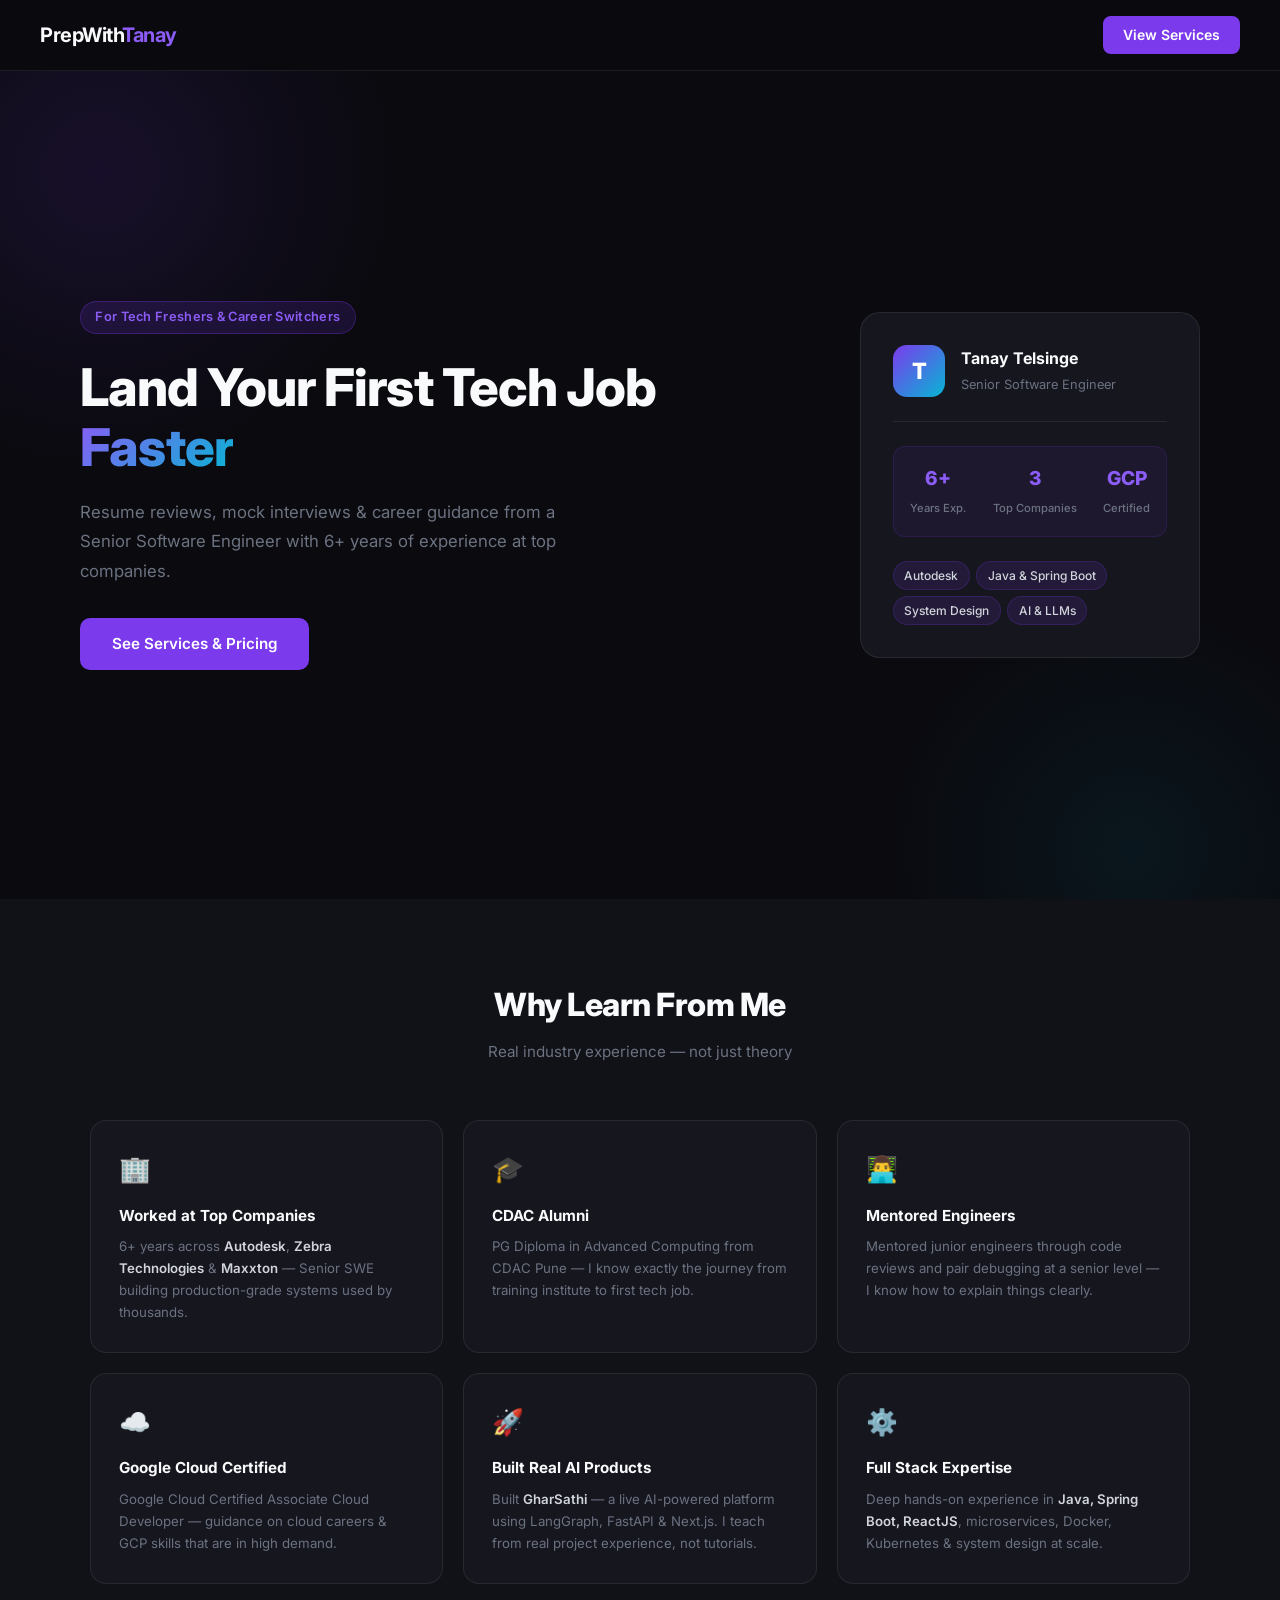
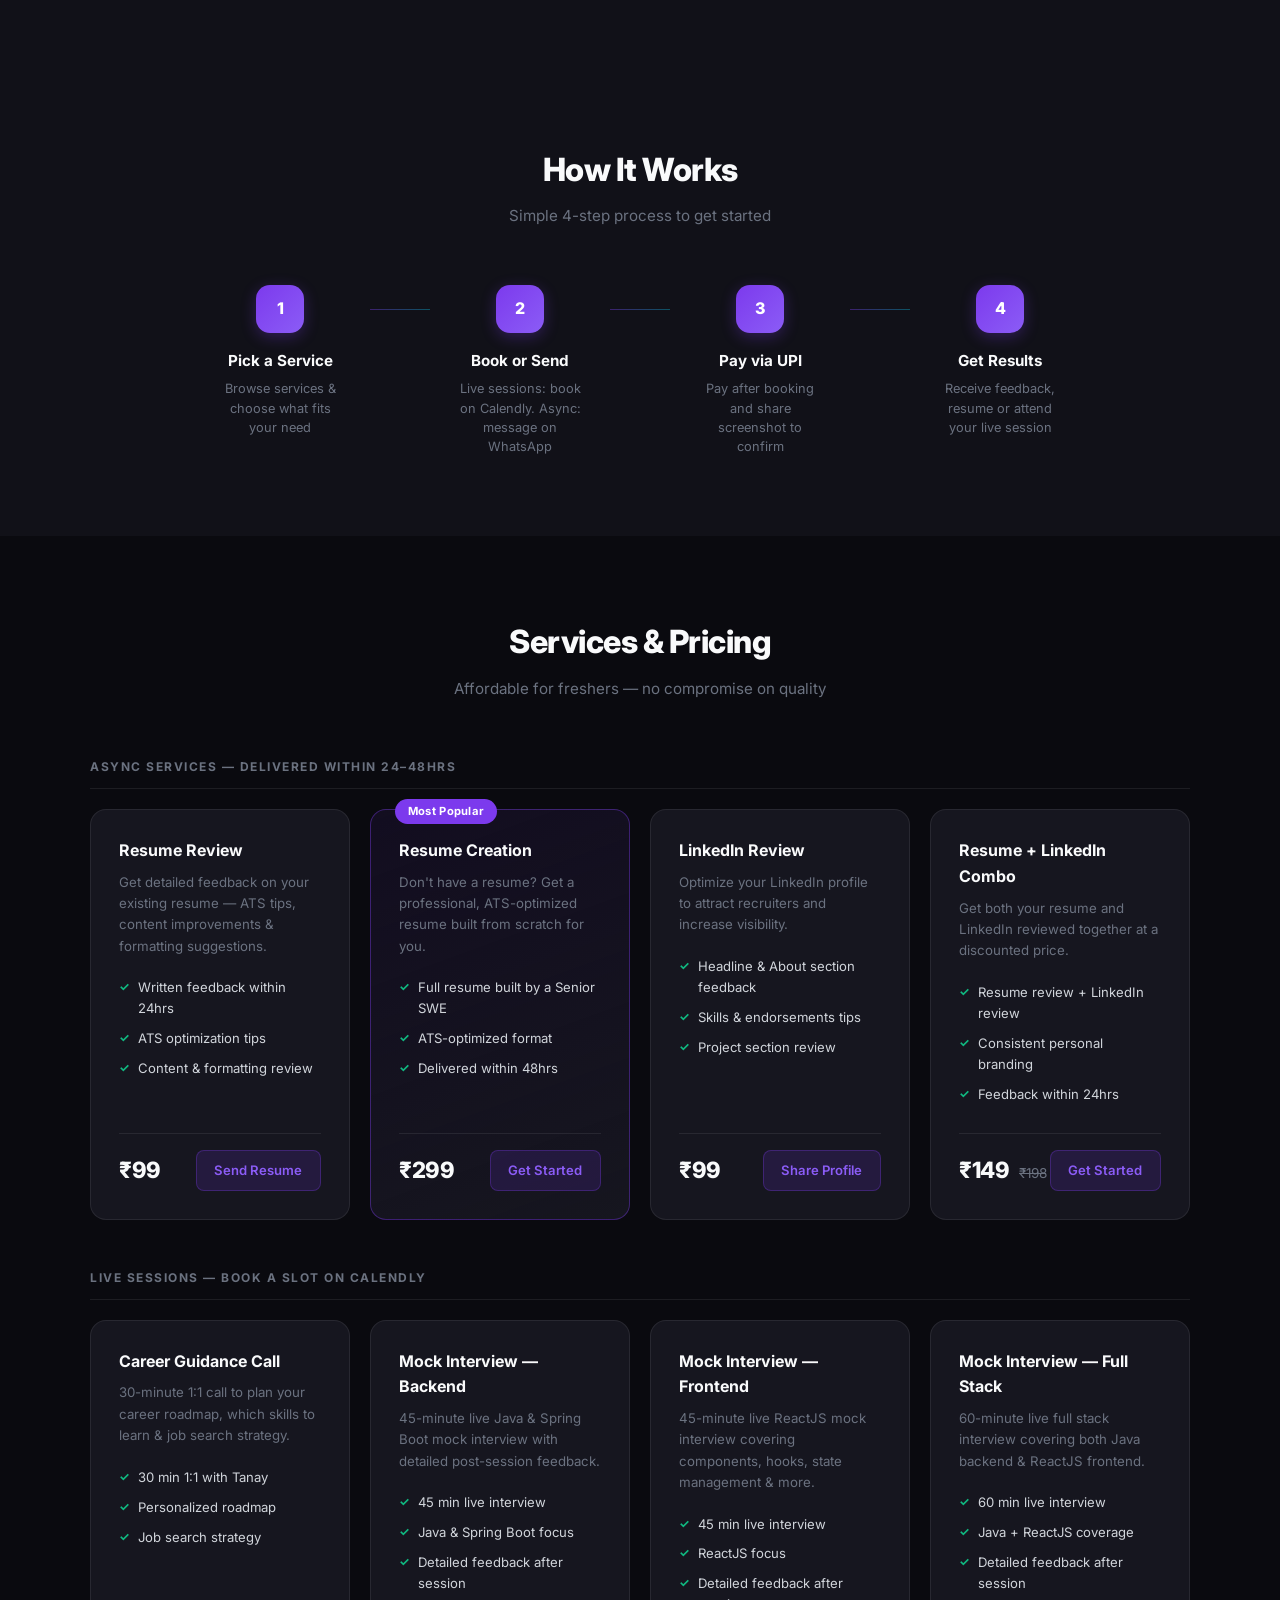
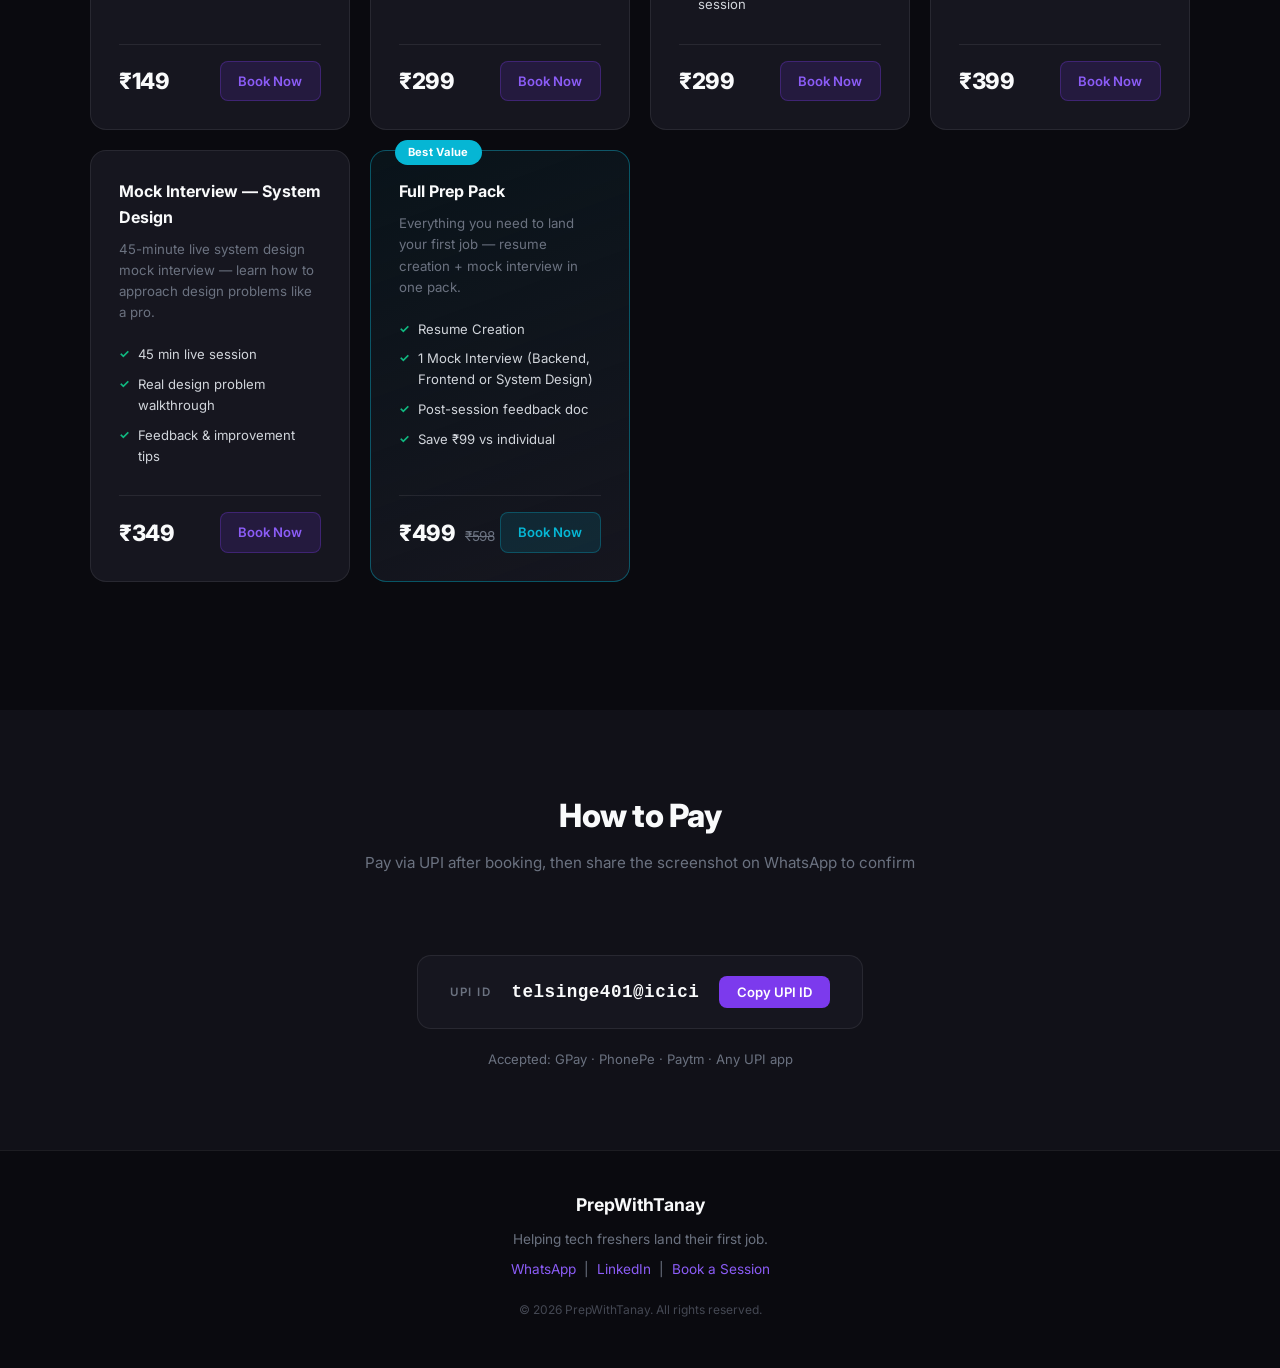
==== index.html @ 2f0e31fd "Initial commit: PrepWithTanay landing page" ====
<!DOCTYPE html>
<html lang="en">
<head>
  <meta charset="UTF-8" />
  <meta name="viewport" content="width=device-width, initial-scale=1.0" />
  <title>PrepWithTanay — Career Prep for Tech Freshers</title>
  <link rel="stylesheet" href="styles.css" />
</head>
<body>

  <!-- NAVBAR -->
  <nav>
    <div class="nav-brand">PrepWith<span>Tanay</span></div>
    <a href="#services" class="nav-cta">View Services</a>
  </nav>

  <!-- HERO -->
  <section class="hero">
    <div class="hero-content">
      <span class="badge">For Tech Freshers & Career Switchers</span>
      <h1>Land Your First Tech Job <span class="highlight">Faster</span></h1>
      <p>Resume reviews, mock interviews & career guidance from a Senior Software Engineer with 6+ years of experience at top companies.</p>
      <a href="#services" class="btn-primary">See Services & Pricing</a>
    </div>
    <div class="hero-card">
      <div class="mentor-info">
        <div class="mentor-avatar">T</div>
        <div>
          <strong>Tanay Telsinge</strong>
          <span>Senior Software Engineer</span>
        </div>
      </div>
      <div class="mentor-stats">
        <div class="stat">
          <strong>6+</strong>
          <span>Years Exp.</span>
        </div>
        <div class="stat">
          <strong>3</strong>
          <span>Top Companies</span>
        </div>
        <div class="stat">
          <strong>GCP</strong>
          <span>Certified</span>
        </div>
      </div>
      <div class="mentor-tags">
        <span class="tag">Autodesk</span>
        <span class="tag">Java & Spring Boot</span>
        <span class="tag">System Design</span>
        <span class="tag">AI & LLMs</span>
      </div>
    </div>
  </section>

  <!-- CREDIBILITY -->
  <section class="credibility">
    <div class="section-header">
      <h2>Why Learn From Me</h2>
      <p>Real industry experience — not just theory</p>
    </div>

    <div class="cred-grid">

      <div class="cred-card">
        <div class="cred-icon">🏢</div>
        <h3>Worked at Top Companies</h3>
        <p>6+ years across <strong>Autodesk</strong>, <strong>Zebra Technologies</strong> & <strong>Maxxton</strong> — Senior SWE building production-grade systems used by thousands.</p>
      </div>

      <div class="cred-card">
        <div class="cred-icon">🎓</div>
        <h3>CDAC Alumni</h3>
        <p>PG Diploma in Advanced Computing from CDAC Pune — I know exactly the journey from training institute to first tech job.</p>
      </div>

      <div class="cred-card">
        <div class="cred-icon">👨‍💻</div>
        <h3>Mentored Engineers</h3>
        <p>Mentored junior engineers through code reviews and pair debugging at a senior level — I know how to explain things clearly.</p>
      </div>

      <div class="cred-card">
        <div class="cred-icon">☁️</div>
        <h3>Google Cloud Certified</h3>
        <p>Google Cloud Certified Associate Cloud Developer — guidance on cloud careers & GCP skills that are in high demand.</p>
      </div>

      <div class="cred-card">
        <div class="cred-icon">🚀</div>
        <h3>Built Real AI Products</h3>
        <p>Built <strong>GharSathi</strong> — a live AI-powered platform using LangGraph, FastAPI & Next.js. I teach from real project experience, not tutorials.</p>
      </div>

      <div class="cred-card">
        <div class="cred-icon">⚙️</div>
        <h3>Full Stack Expertise</h3>
        <p>Deep hands-on experience in <strong>Java, Spring Boot, ReactJS</strong>, microservices, Docker, Kubernetes & system design at scale.</p>
      </div>

    </div>
  </section>

  <!-- HOW IT WORKS -->
  <section class="how-it-works">
    <div class="section-header">
      <h2>How It Works</h2>
      <p>Simple 4-step process to get started</p>
    </div>
    <div class="steps">
      <div class="step">
        <div class="step-num">1</div>
        <h3>Pick a Service</h3>
        <p>Browse services & choose what fits your need</p>
      </div>
      <div class="step-connector"></div>
      <div class="step">
        <div class="step-num">2</div>
        <h3>Book or Send</h3>
        <p>Live sessions: book on Calendly. Async: message on WhatsApp</p>
      </div>
      <div class="step-connector"></div>
      <div class="step">
        <div class="step-num">3</div>
        <h3>Pay via UPI</h3>
        <p>Pay after booking and share screenshot to confirm</p>
      </div>
      <div class="step-connector"></div>
      <div class="step">
        <div class="step-num">4</div>
        <h3>Get Results</h3>
        <p>Receive feedback, resume or attend your live session</p>
      </div>
    </div>
  </section>

  <!-- SERVICES -->
  <section class="services" id="services">
    <div class="section-header">
      <h2>Services & Pricing</h2>
      <p>Affordable for freshers — no compromise on quality</p>
    </div>

    <div class="service-category">
      <div class="category-label">Async Services — Delivered within 24–48hrs</div>
      <div class="services-grid">

      <!-- Resume Review -->
      <div class="service-card">
        <h3>Resume Review</h3>
        <p>Get detailed feedback on your existing resume — ATS tips, content improvements & formatting suggestions.</p>
        <ul>
          <li>Written feedback within 24hrs</li>
          <li>ATS optimization tips</li>
          <li>Content & formatting review</li>
        </ul>
        <div class="service-footer">
          <div class="price">₹99</div>
          <a href="https://wa.me/918208523051?text=Hi%20Tanay%2C%20I%20want%20to%20get%20my%20Resume%20Reviewed%20(₹99)" class="btn-book">Send Resume</a>
        </div>
      </div>

      <!-- Resume Creation -->
      <div class="service-card popular">
        <div class="popular-badge">Most Popular</div>
        <h3>Resume Creation</h3>
        <p>Don't have a resume? Get a professional, ATS-optimized resume built from scratch for you.</p>
        <ul>
          <li>Full resume built by a Senior SWE</li>
          <li>ATS-optimized format</li>
          <li>Delivered within 48hrs</li>
        </ul>
        <div class="service-footer">
          <div class="price">₹299</div>
          <a href="https://wa.me/918208523051?text=Hi%20Tanay%2C%20I%20want%20Resume%20Creation%20(₹299)" class="btn-book">Get Started</a>
        </div>
      </div>

      <!-- LinkedIn Review -->
      <div class="service-card">
        <h3>LinkedIn Review</h3>
        <p>Optimize your LinkedIn profile to attract recruiters and increase visibility.</p>
        <ul>
          <li>Headline & About section feedback</li>
          <li>Skills & endorsements tips</li>
          <li>Project section review</li>
        </ul>
        <div class="service-footer">
          <div class="price">₹99</div>
          <a href="https://wa.me/918208523051?text=Hi%20Tanay%2C%20I%20want%20my%20LinkedIn%20Reviewed%20(₹99)" class="btn-book">Share Profile</a>
        </div>
      </div>

      <!-- Resume + LinkedIn Combo -->
      <div class="service-card">
        <h3>Resume + LinkedIn Combo</h3>
        <p>Get both your resume and LinkedIn reviewed together at a discounted price.</p>
        <ul>
          <li>Resume review + LinkedIn review</li>
          <li>Consistent personal branding</li>
          <li>Feedback within 24hrs</li>
        </ul>
        <div class="service-footer">
          <div class="price">₹149 <span class="original">₹198</span></div>
          <a href="https://wa.me/918208523051?text=Hi%20Tanay%2C%20I%20want%20the%20Resume%20%2B%20LinkedIn%20Combo%20(₹149)" class="btn-book">Get Started</a>
        </div>
      </div>

      </div>
    </div>

    <div class="service-category">
      <div class="category-label">Live Sessions — Book a slot on Calendly</div>
      <div class="services-grid">

      <!-- Career Guidance Call -->
      <div class="service-card">
        <h3>Career Guidance Call</h3>
        <p>30-minute 1:1 call to plan your career roadmap, which skills to learn & job search strategy.</p>
        <ul>
          <li>30 min 1:1 with Tanay</li>
          <li>Personalized roadmap</li>
          <li>Job search strategy</li>
        </ul>
        <div class="service-footer">
          <div class="price">₹149</div>
          <a href="https://calendly.com/tanaytelsinge" target="_blank" class="btn-book">Book Now</a>
        </div>
      </div>

      <!-- Mock Interview Backend -->
      <div class="service-card">
        <h3>Mock Interview — Backend</h3>
        <p>45-minute live Java & Spring Boot mock interview with detailed post-session feedback.</p>
        <ul>
          <li>45 min live interview</li>
          <li>Java & Spring Boot focus</li>
          <li>Detailed feedback after session</li>
        </ul>
        <div class="service-footer">
          <div class="price">₹299</div>
          <a href="https://calendly.com/tanaytelsinge" target="_blank" class="btn-book">Book Now</a>
        </div>
      </div>

      <!-- Mock Interview Frontend -->
      <div class="service-card">
        <h3>Mock Interview — Frontend</h3>
        <p>45-minute live ReactJS mock interview covering components, hooks, state management & more.</p>
        <ul>
          <li>45 min live interview</li>
          <li>ReactJS focus</li>
          <li>Detailed feedback after session</li>
        </ul>
        <div class="service-footer">
          <div class="price">₹299</div>
          <a href="https://calendly.com/tanaytelsinge" target="_blank" class="btn-book">Book Now</a>
        </div>
      </div>

      <!-- Mock Interview Full Stack -->
      <div class="service-card">
        <h3>Mock Interview — Full Stack</h3>
        <p>60-minute live full stack interview covering both Java backend & ReactJS frontend.</p>
        <ul>
          <li>60 min live interview</li>
          <li>Java + ReactJS coverage</li>
          <li>Detailed feedback after session</li>
        </ul>
        <div class="service-footer">
          <div class="price">₹399</div>
          <a href="https://calendly.com/tanaytelsinge" target="_blank" class="btn-book">Book Now</a>
        </div>
      </div>

      <!-- Mock Interview System Design -->
      <div class="service-card">
        <h3>Mock Interview — System Design</h3>
        <p>45-minute live system design mock interview — learn how to approach design problems like a pro.</p>
        <ul>
          <li>45 min live session</li>
          <li>Real design problem walkthrough</li>
          <li>Feedback & improvement tips</li>
        </ul>
        <div class="service-footer">
          <div class="price">₹349</div>
          <a href="https://calendly.com/tanaytelsinge" target="_blank" class="btn-book">Book Now</a>
        </div>
      </div>

      <!-- Full Prep Pack -->
      <div class="service-card featured">
        <div class="featured-badge">Best Value</div>
        <h3>Full Prep Pack</h3>
        <p>Everything you need to land your first job — resume creation + mock interview in one pack.</p>
        <ul>
          <li>Resume Creation</li>
          <li>1 Mock Interview (Backend, Frontend or System Design)</li>
          <li>Post-session feedback doc</li>
          <li>Save ₹99 vs individual</li>
        </ul>
        <div class="service-footer">
          <div class="price">₹499 <span class="original">₹598</span></div>
          <a href="https://calendly.com/tanaytelsinge" target="_blank" class="btn-book">Book Now</a>
        </div>
      </div>

      </div>
    </div>

  </section>

  <!-- PAYMENT -->
  <section class="payment">
    <div class="section-header">
      <h2>How to Pay</h2>
      <p>Pay via UPI after booking, then share the screenshot on WhatsApp to confirm</p>
    </div>
    <div class="upi-box">
      <div class="upi-label">UPI ID</div>
      <div class="upi-id" id="upiId">telsinge401@icici</div>
      <button class="btn-copy" onclick="copyUPI()">Copy UPI ID</button>
    </div>
    <p class="payment-note">Accepted: GPay · PhonePe · Paytm · Any UPI app</p>
  </section>

  <!-- FOOTER -->
  <footer>
    <div class="footer-brand">PrepWithTanay</div>
    <p>Helping tech freshers land their first job.</p>
    <p>
      <a href="https://wa.me/918208523051" target="_blank">WhatsApp</a> &nbsp;|&nbsp;
      <a href="https://linkedin.com/in/tanay-telsinge" target="_blank">LinkedIn</a> &nbsp;|&nbsp;
      <a href="https://calendly.com/tanaytelsinge" target="_blank">Book a Session</a>
    </p>
    <p class="footer-copy">© 2026 PrepWithTanay. All rights reserved.</p>
  </footer>

  <script src="script.js"></script>
</body>
</html>
---- styles.css ----
/* ===== RESET & BASE ===== */
@import url('https://fonts.googleapis.com/css2?family=Inter:wght@400;500;600;700;800&display=swap');

* {
  margin: 0;
  padding: 0;
  box-sizing: border-box;
}

:root {
  --primary: #7c3aed;
  --primary-light: #8b5cf6;
  --primary-dark: #6d28d9;
  --accent: #06b6d4;
  --dark: #0a0a0f;
  --dark2: #111118;
  --card-bg: #16161f;
  --border: rgba(255, 255, 255, 0.08);
  --border-hover: rgba(124, 58, 237, 0.5);
  --text: #d1d5db;
  --text-muted: #6b7280;
  --white: #f9fafb;
  --success: #10b981;
  --tag-bg: rgba(124, 58, 237, 0.12);
}

html { scroll-behavior: smooth; }

body {
  font-family: 'Inter', 'Segoe UI', sans-serif;
  background-color: var(--dark);
  color: var(--text);
  line-height: 1.6;
  -webkit-font-smoothing: antialiased;
}

/* ===== NAVBAR ===== */
nav {
  display: flex;
  justify-content: space-between;
  align-items: center;
  padding: 1rem 2.5rem;
  background: rgba(10, 10, 15, 0.9);
  backdrop-filter: blur(20px);
  position: sticky;
  top: 0;
  z-index: 100;
  border-bottom: 1px solid var(--border);
}

.nav-brand {
  font-size: 1.25rem;
  font-weight: 700;
  color: var(--white);
  letter-spacing: -0.5px;
}

.nav-brand span {
  color: var(--primary-light);
}

.nav-cta {
  background: var(--primary);
  color: white;
  padding: 0.5rem 1.25rem;
  border-radius: 8px;
  text-decoration: none;
  font-size: 0.875rem;
  font-weight: 600;
  transition: background 0.2s, transform 0.2s;
}

.nav-cta:hover {
  background: var(--primary-dark);
  transform: translateY(-1px);
}

/* ===== HERO ===== */
.hero {
  display: flex;
  align-items: center;
  justify-content: space-between;
  gap: 4rem;
  padding: 6rem 5rem;
  background: var(--dark);
  min-height: 92vh;
  position: relative;
  overflow: hidden;
}

.hero::before {
  content: '';
  position: absolute;
  top: -200px;
  left: -200px;
  width: 600px;
  height: 600px;
  background: radial-gradient(circle, rgba(124, 58, 237, 0.12) 0%, transparent 70%);
  pointer-events: none;
}

.hero::after {
  content: '';
  position: absolute;
  bottom: -200px;
  right: -100px;
  width: 500px;
  height: 500px;
  background: radial-gradient(circle, rgba(6, 182, 212, 0.07) 0%, transparent 70%);
  pointer-events: none;
}

.hero-content {
  flex: 1;
  max-width: 580px;
  position: relative;
  z-index: 1;
}

.badge {
  display: inline-flex;
  align-items: center;
  gap: 0.4rem;
  background: rgba(124, 58, 237, 0.15);
  color: var(--primary-light);
  border: 1px solid rgba(124, 58, 237, 0.3);
  padding: 0.35rem 0.9rem;
  border-radius: 100px;
  font-size: 0.8rem;
  font-weight: 600;
  margin-bottom: 1.5rem;
  letter-spacing: 0.3px;
}

.hero h1 {
  font-size: 3.25rem;
  font-weight: 800;
  line-height: 1.15;
  color: var(--white);
  margin-bottom: 1.25rem;
  letter-spacing: -1px;
}

.highlight {
  background: linear-gradient(135deg, var(--primary-light), var(--accent));
  -webkit-background-clip: text;
  -webkit-text-fill-color: transparent;
  background-clip: text;
}

.hero p {
  font-size: 1.05rem;
  color: var(--text-muted);
  margin-bottom: 2rem;
  line-height: 1.75;
  max-width: 480px;
}

.btn-primary {
  display: inline-flex;
  align-items: center;
  gap: 0.5rem;
  background: var(--primary);
  color: white;
  padding: 0.875rem 2rem;
  border-radius: 10px;
  text-decoration: none;
  font-size: 0.95rem;
  font-weight: 600;
  transition: all 0.2s;
  box-shadow: 0 0 0 0 rgba(124, 58, 237, 0.4);
}

.btn-primary:hover {
  background: var(--primary-dark);
  transform: translateY(-2px);
  box-shadow: 0 8px 30px rgba(124, 58, 237, 0.35);
}

/* Hero Card */
.hero-card {
  background: var(--card-bg);
  border: 1px solid var(--border);
  border-radius: 20px;
  padding: 2rem;
  min-width: 300px;
  max-width: 340px;
  position: relative;
  z-index: 1;
}

.mentor-info {
  display: flex;
  align-items: center;
  gap: 1rem;
  margin-bottom: 1.5rem;
  padding-bottom: 1.5rem;
  border-bottom: 1px solid var(--border);
}

.mentor-avatar {
  width: 52px;
  height: 52px;
  background: linear-gradient(135deg, var(--primary), var(--accent));
  border-radius: 14px;
  display: flex;
  align-items: center;
  justify-content: center;
  font-size: 1.4rem;
  font-weight: 800;
  color: white;
  flex-shrink: 0;
}

.mentor-info strong {
  display: block;
  font-size: 1rem;
  font-weight: 700;
  color: var(--white);
}

.mentor-info span {
  font-size: 0.8rem;
  color: var(--text-muted);
  margin-top: 2px;
}

.mentor-stats {
  display: flex;
  justify-content: space-between;
  margin-bottom: 1.5rem;
  padding: 1rem;
  background: rgba(124, 58, 237, 0.08);
  border-radius: 12px;
  border: 1px solid rgba(124, 58, 237, 0.15);
}

.stat { text-align: center; }

.stat strong {
  display: block;
  font-size: 1.2rem;
  color: var(--primary-light);
  font-weight: 800;
}

.stat span {
  font-size: 0.7rem;
  color: var(--text-muted);
  font-weight: 500;
}

.mentor-tags {
  display: flex;
  flex-wrap: wrap;
  gap: 0.4rem;
}

.tag {
  background: var(--tag-bg);
  border: 1px solid rgba(124, 58, 237, 0.2);
  color: var(--text);
  padding: 0.25rem 0.65rem;
  border-radius: 100px;
  font-size: 0.75rem;
  font-weight: 500;
}

/* ===== SECTION HEADER ===== */
.section-header {
  text-align: center;
  margin-bottom: 3.5rem;
}

.section-header h2 {
  font-size: 2rem;
  font-weight: 800;
  color: var(--white);
  letter-spacing: -0.5px;
  margin-bottom: 0.6rem;
}

.section-header p {
  color: var(--text-muted);
  font-size: 0.95rem;
}

/* ===== CREDIBILITY ===== */
.credibility {
  padding: 5rem 5rem;
  background: var(--dark2);
}

.cred-grid {
  display: grid;
  grid-template-columns: repeat(auto-fill, minmax(300px, 1fr));
  gap: 1.25rem;
  max-width: 1100px;
  margin: 0 auto;
}

.cred-card {
  background: var(--card-bg);
  border: 1px solid var(--border);
  border-radius: 16px;
  padding: 1.75rem;
  transition: transform 0.2s, border-color 0.2s;
}

.cred-card:hover {
  transform: translateY(-3px);
  border-color: var(--border-hover);
}

.cred-icon {
  font-size: 1.6rem;
  margin-bottom: 0.85rem;
}

.cred-card h3 {
  font-size: 0.95rem;
  font-weight: 700;
  color: var(--white);
  margin-bottom: 0.5rem;
}

.cred-card p {
  font-size: 0.83rem;
  color: var(--text-muted);
  line-height: 1.65;
}

.cred-card p strong {
  color: var(--text);
  font-weight: 600;
}

/* ===== HOW IT WORKS ===== */
.how-it-works {
  padding: 5rem 5rem;
  background: var(--dark2);
}

.steps {
  display: flex;
  align-items: flex-start;
  justify-content: center;
  gap: 0;
  max-width: 900px;
  margin: 0 auto;
}

.step {
  flex: 1;
  text-align: center;
  padding: 0 1.5rem;
  position: relative;
}

.step-num {
  width: 48px;
  height: 48px;
  background: linear-gradient(135deg, var(--primary), var(--primary-light));
  border-radius: 14px;
  display: flex;
  align-items: center;
  justify-content: center;
  font-size: 1rem;
  font-weight: 800;
  color: white;
  margin: 0 auto 1rem;
  box-shadow: 0 4px 15px rgba(124, 58, 237, 0.3);
}

.step h3 {
  font-size: 0.95rem;
  font-weight: 700;
  color: var(--white);
  margin-bottom: 0.4rem;
}

.step p {
  font-size: 0.8rem;
  color: var(--text-muted);
  line-height: 1.5;
}

.step-connector {
  flex-shrink: 0;
  width: 60px;
  height: 1px;
  background: linear-gradient(90deg, var(--primary), var(--accent));
  margin-top: 24px;
  opacity: 0.4;
}

/* ===== SERVICES ===== */
.services {
  padding: 5rem 5rem;
  background: var(--dark);
}

.service-category {
  margin-bottom: 3rem;
}

.category-label {
  font-size: 0.75rem;
  font-weight: 700;
  text-transform: uppercase;
  letter-spacing: 1.5px;
  color: var(--text-muted);
  margin-bottom: 1.25rem;
  padding-bottom: 0.75rem;
  border-bottom: 1px solid var(--border);
  max-width: 1100px;
  margin-left: auto;
  margin-right: auto;
}

.services-grid {
  display: grid;
  grid-template-columns: repeat(auto-fill, minmax(260px, 1fr));
  gap: 1.25rem;
  max-width: 1100px;
  margin: 0 auto;
}

.service-card {
  background: var(--card-bg);
  border: 1px solid var(--border);
  border-radius: 16px;
  padding: 1.75rem;
  display: flex;
  flex-direction: column;
  position: relative;
  transition: transform 0.2s, border-color 0.2s, box-shadow 0.2s;
}

.service-card:hover {
  transform: translateY(-3px);
  border-color: var(--border-hover);
  box-shadow: 0 8px 30px rgba(124, 58, 237, 0.1);
}

.service-card.popular {
  border-color: rgba(124, 58, 237, 0.4);
  background: linear-gradient(160deg, rgba(124, 58, 237, 0.08), var(--card-bg));
}

.service-card.featured {
  border-color: rgba(6, 182, 212, 0.4);
  background: linear-gradient(160deg, rgba(6, 182, 212, 0.06), var(--card-bg));
}

.popular-badge,
.featured-badge {
  position: absolute;
  top: -11px;
  left: 1.5rem;
  padding: 0.2rem 0.8rem;
  border-radius: 100px;
  font-size: 0.7rem;
  font-weight: 700;
  letter-spacing: 0.3px;
}

.popular-badge {
  background: var(--primary);
  color: white;
}

.featured-badge {
  background: var(--accent);
  color: white;
}

.service-card h3 {
  font-size: 1rem;
  font-weight: 700;
  color: var(--white);
  margin-bottom: 0.5rem;
}

.service-card p {
  font-size: 0.83rem;
  color: var(--text-muted);
  margin-bottom: 1rem;
  line-height: 1.6;
}

.service-card ul {
  list-style: none;
  margin-bottom: 1.5rem;
  flex: 1;
}

.service-card ul li {
  font-size: 0.82rem;
  color: var(--text);
  padding: 0.28rem 0;
  padding-left: 1.2rem;
  position: relative;
}

.service-card ul li::before {
  content: '✓';
  position: absolute;
  left: 0;
  color: var(--success);
  font-weight: 700;
  font-size: 0.75rem;
}

.service-footer {
  display: flex;
  align-items: center;
  justify-content: space-between;
  margin-top: auto;
  padding-top: 1rem;
  border-top: 1px solid var(--border);
}

.price {
  font-size: 1.4rem;
  font-weight: 800;
  color: var(--white);
  letter-spacing: -0.5px;
}

.original {
  font-size: 0.85rem;
  color: var(--text-muted);
  text-decoration: line-through;
  font-weight: 400;
  margin-left: 0.35rem;
}

.btn-book {
  background: rgba(124, 58, 237, 0.15);
  color: var(--primary-light);
  border: 1px solid rgba(124, 58, 237, 0.3);
  padding: 0.55rem 1.1rem;
  border-radius: 8px;
  text-decoration: none;
  font-size: 0.82rem;
  font-weight: 600;
  transition: all 0.2s;
  white-space: nowrap;
}

.btn-book:hover {
  background: var(--primary);
  color: white;
  border-color: var(--primary);
}

.service-card.featured .btn-book {
  background: rgba(6, 182, 212, 0.12);
  color: var(--accent);
  border-color: rgba(6, 182, 212, 0.3);
}

.service-card.featured .btn-book:hover {
  background: var(--accent);
  color: white;
  border-color: var(--accent);
}

/* ===== PAYMENT ===== */
.payment {
  padding: 5rem 5rem;
  background: var(--dark2);
  text-align: center;
}

.upi-box {
  display: inline-flex;
  align-items: center;
  gap: 1.25rem;
  background: var(--card-bg);
  border: 1px solid var(--border);
  border-radius: 14px;
  padding: 1.25rem 2rem;
  margin: 1.5rem 0 0.75rem;
  flex-wrap: wrap;
  justify-content: center;
}

.upi-label {
  font-size: 0.72rem;
  color: var(--text-muted);
  font-weight: 600;
  text-transform: uppercase;
  letter-spacing: 1.5px;
}

.upi-id {
  font-size: 1.1rem;
  font-weight: 700;
  color: var(--white);
  font-family: 'SF Mono', 'Fira Code', monospace;
  letter-spacing: 0.5px;
}

.btn-copy {
  background: var(--primary);
  color: white;
  border: none;
  padding: 0.5rem 1.1rem;
  border-radius: 8px;
  font-size: 0.82rem;
  font-weight: 600;
  cursor: pointer;
  transition: background 0.2s;
  font-family: 'Inter', sans-serif;
}

.btn-copy:hover { background: var(--primary-dark); }

.payment-note {
  color: var(--text-muted);
  font-size: 0.82rem;
  margin-top: 0.5rem;
}

/* ===== FOOTER ===== */
footer {
  background: var(--dark);
  padding: 2.5rem 5rem;
  text-align: center;
  border-top: 1px solid var(--border);
}

.footer-brand {
  font-size: 1.1rem;
  font-weight: 700;
  color: var(--white);
  margin-bottom: 0.6rem;
}

footer p {
  color: var(--text-muted);
  font-size: 0.85rem;
  margin-bottom: 0.5rem;
}

footer a {
  color: var(--primary-light);
  text-decoration: none;
  transition: color 0.2s;
}

footer a:hover { color: var(--white); }

.footer-copy {
  margin-top: 1.25rem;
  font-size: 0.75rem;
  color: rgba(107, 114, 128, 0.6);
}

/* ===== RESPONSIVE ===== */
@media (max-width: 960px) {
  .hero {
    flex-direction: column;
    padding: 4rem 2rem;
    text-align: center;
    min-height: auto;
    gap: 2.5rem;
  }

  .hero h1 { font-size: 2.4rem; }
  .hero p { margin: 0 auto 2rem; }

  .hero-card {
    width: 100%;
    max-width: 380px;
    margin: 0 auto;
  }

  .how-it-works,
  .services,
  .payment,
  footer { padding: 3.5rem 2rem; }

  .steps {
    flex-direction: column;
    align-items: center;
    gap: 1rem;
  }

  .step { max-width: 280px; }
  .step-connector { display: none; }
}

@media (max-width: 500px) {
  .hero h1 { font-size: 2rem; }
  .services-grid { grid-template-columns: 1fr; }
  .upi-box { flex-direction: column; }
}
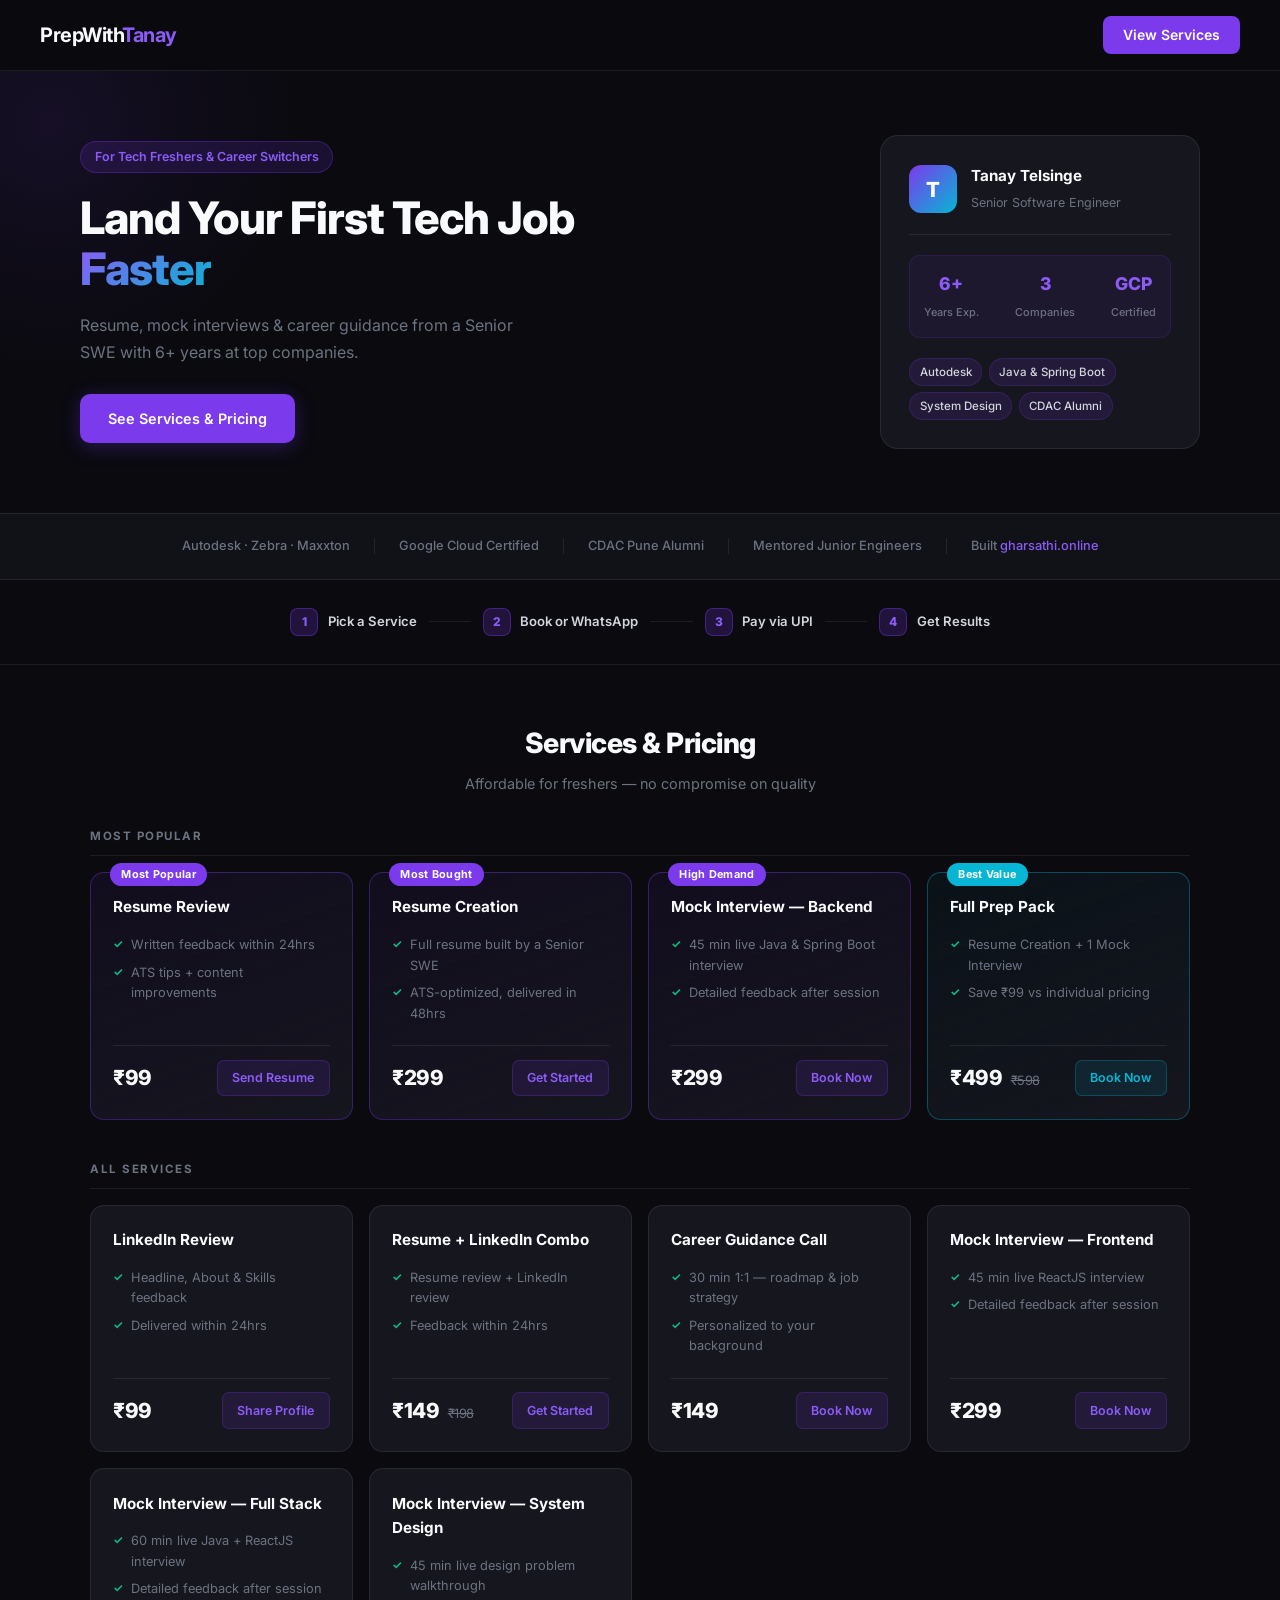
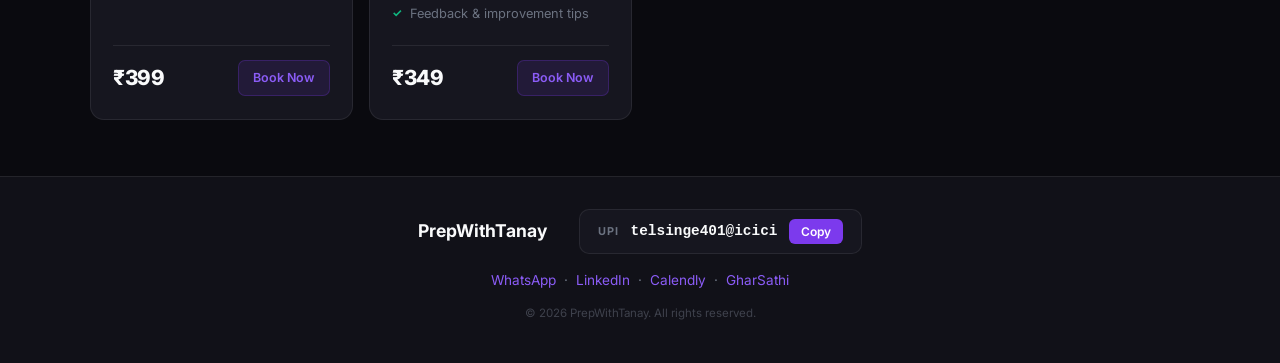
==== commit e1e17410: "Concise UI: compact layout, most popular first, GharSathi link" ====
--- a/index.html
+++ b/index.html
@@ -19,7 +19,7 @@
     <div class="hero-content">
       <span class="badge">For Tech Freshers & Career Switchers</span>
       <h1>Land Your First Tech Job <span class="highlight">Faster</span></h1>
-      <p>Resume reviews, mock interviews & career guidance from a Senior Software Engineer with 6+ years of experience at top companies.</p>
+      <p>Resume, mock interviews & career guidance from a Senior SWE with 6+ years at top companies.</p>
       <a href="#services" class="btn-primary">See Services & Pricing</a>
     </div>
     <div class="hero-card">
@@ -31,106 +31,42 @@
         </div>
       </div>
       <div class="mentor-stats">
-        <div class="stat">
-          <strong>6+</strong>
-          <span>Years Exp.</span>
-        </div>
-        <div class="stat">
-          <strong>3</strong>
-          <span>Top Companies</span>
-        </div>
-        <div class="stat">
-          <strong>GCP</strong>
-          <span>Certified</span>
-        </div>
+        <div class="stat"><strong>6+</strong><span>Years Exp.</span></div>
+        <div class="stat"><strong>3</strong><span>Companies</span></div>
+        <div class="stat"><strong>GCP</strong><span>Certified</span></div>
       </div>
       <div class="mentor-tags">
         <span class="tag">Autodesk</span>
         <span class="tag">Java & Spring Boot</span>
         <span class="tag">System Design</span>
-        <span class="tag">AI & LLMs</span>
-      </div>
-    </div>
-  </section>
-
-  <!-- CREDIBILITY -->
-  <section class="credibility">
-    <div class="section-header">
-      <h2>Why Learn From Me</h2>
-      <p>Real industry experience — not just theory</p>
-    </div>
-
-    <div class="cred-grid">
-
-      <div class="cred-card">
-        <div class="cred-icon">🏢</div>
-        <h3>Worked at Top Companies</h3>
-        <p>6+ years across <strong>Autodesk</strong>, <strong>Zebra Technologies</strong> & <strong>Maxxton</strong> — Senior SWE building production-grade systems used by thousands.</p>
-      </div>
-
-      <div class="cred-card">
-        <div class="cred-icon">🎓</div>
-        <h3>CDAC Alumni</h3>
-        <p>PG Diploma in Advanced Computing from CDAC Pune — I know exactly the journey from training institute to first tech job.</p>
-      </div>
-
-      <div class="cred-card">
-        <div class="cred-icon">👨‍💻</div>
-        <h3>Mentored Engineers</h3>
-        <p>Mentored junior engineers through code reviews and pair debugging at a senior level — I know how to explain things clearly.</p>
-      </div>
-
-      <div class="cred-card">
-        <div class="cred-icon">☁️</div>
-        <h3>Google Cloud Certified</h3>
-        <p>Google Cloud Certified Associate Cloud Developer — guidance on cloud careers & GCP skills that are in high demand.</p>
-      </div>
-
-      <div class="cred-card">
-        <div class="cred-icon">🚀</div>
-        <h3>Built Real AI Products</h3>
-        <p>Built <strong>GharSathi</strong> — a live AI-powered platform using LangGraph, FastAPI & Next.js. I teach from real project experience, not tutorials.</p>
-      </div>
-
-      <div class="cred-card">
-        <div class="cred-icon">⚙️</div>
-        <h3>Full Stack Expertise</h3>
-        <p>Deep hands-on experience in <strong>Java, Spring Boot, ReactJS</strong>, microservices, Docker, Kubernetes & system design at scale.</p>
-      </div>
-
-    </div>
+        <span class="tag">CDAC Alumni</span>
+      </div>
+    </div>
+  </section>
+
+  <!-- CREDIBILITY STRIP -->
+  <section class="cred-strip">
+    <div class="cred-item">Autodesk · Zebra · Maxxton</div>
+    <div class="cred-divider"></div>
+    <div class="cred-item">Google Cloud Certified</div>
+    <div class="cred-divider"></div>
+    <div class="cred-item">CDAC Pune Alumni</div>
+    <div class="cred-divider"></div>
+    <div class="cred-item">Mentored Junior Engineers</div>
+    <div class="cred-divider"></div>
+    <div class="cred-item">Built <a href="https://gharsathi.online" target="_blank">gharsathi.online</a></div>
   </section>
 
   <!-- HOW IT WORKS -->
   <section class="how-it-works">
-    <div class="section-header">
-      <h2>How It Works</h2>
-      <p>Simple 4-step process to get started</p>
-    </div>
     <div class="steps">
-      <div class="step">
-        <div class="step-num">1</div>
-        <h3>Pick a Service</h3>
-        <p>Browse services & choose what fits your need</p>
-      </div>
+      <div class="step"><div class="step-num">1</div><h3>Pick a Service</h3></div>
       <div class="step-connector"></div>
-      <div class="step">
-        <div class="step-num">2</div>
-        <h3>Book or Send</h3>
-        <p>Live sessions: book on Calendly. Async: message on WhatsApp</p>
-      </div>
+      <div class="step"><div class="step-num">2</div><h3>Book or WhatsApp</h3></div>
       <div class="step-connector"></div>
-      <div class="step">
-        <div class="step-num">3</div>
-        <h3>Pay via UPI</h3>
-        <p>Pay after booking and share screenshot to confirm</p>
-      </div>
+      <div class="step"><div class="step-num">3</div><h3>Pay via UPI</h3></div>
       <div class="step-connector"></div>
-      <div class="step">
-        <div class="step-num">4</div>
-        <h3>Get Results</h3>
-        <p>Receive feedback, resume or attend your live session</p>
-      </div>
+      <div class="step"><div class="step-num">4</div><h3>Get Results</h3></div>
     </div>
   </section>
 
@@ -141,34 +77,29 @@
       <p>Affordable for freshers — no compromise on quality</p>
     </div>
 
-    <div class="service-category">
-      <div class="category-label">Async Services — Delivered within 24–48hrs</div>
-      <div class="services-grid">
-
-      <!-- Resume Review -->
-      <div class="service-card">
-        <h3>Resume Review</h3>
-        <p>Get detailed feedback on your existing resume — ATS tips, content improvements & formatting suggestions.</p>
-        <ul>
-          <li>Written feedback within 24hrs</li>
-          <li>ATS optimization tips</li>
-          <li>Content & formatting review</li>
-        </ul>
-        <div class="service-footer">
-          <div class="price">₹99</div>
-          <a href="https://wa.me/918208523051?text=Hi%20Tanay%2C%20I%20want%20to%20get%20my%20Resume%20Reviewed%20(₹99)" class="btn-book">Send Resume</a>
-        </div>
-      </div>
-
-      <!-- Resume Creation -->
+    <!-- TOP PICKS -->
+    <div class="category-label">Most Popular</div>
+    <div class="services-grid top-picks">
+
       <div class="service-card popular">
         <div class="popular-badge">Most Popular</div>
+        <h3>Resume Review</h3>
+        <ul>
+          <li>Written feedback within 24hrs</li>
+          <li>ATS tips + content improvements</li>
+        </ul>
+        <div class="service-footer">
+          <div class="price">₹99</div>
+          <a href="https://wa.me/918208523051?text=Hi%20Tanay%2C%20I%20want%20Resume%20Review%20(₹99)" class="btn-book">Send Resume</a>
+        </div>
+      </div>
+
+      <div class="service-card popular">
+        <div class="popular-badge">Most Bought</div>
         <h3>Resume Creation</h3>
-        <p>Don't have a resume? Get a professional, ATS-optimized resume built from scratch for you.</p>
         <ul>
           <li>Full resume built by a Senior SWE</li>
-          <li>ATS-optimized format</li>
-          <li>Delivered within 48hrs</li>
+          <li>ATS-optimized, delivered in 48hrs</li>
         </ul>
         <div class="service-footer">
           <div class="price">₹299</div>
@@ -176,65 +107,11 @@
         </div>
       </div>
 
-      <!-- LinkedIn Review -->
-      <div class="service-card">
-        <h3>LinkedIn Review</h3>
-        <p>Optimize your LinkedIn profile to attract recruiters and increase visibility.</p>
-        <ul>
-          <li>Headline & About section feedback</li>
-          <li>Skills & endorsements tips</li>
-          <li>Project section review</li>
-        </ul>
-        <div class="service-footer">
-          <div class="price">₹99</div>
-          <a href="https://wa.me/918208523051?text=Hi%20Tanay%2C%20I%20want%20my%20LinkedIn%20Reviewed%20(₹99)" class="btn-book">Share Profile</a>
-        </div>
-      </div>
-
-      <!-- Resume + LinkedIn Combo -->
-      <div class="service-card">
-        <h3>Resume + LinkedIn Combo</h3>
-        <p>Get both your resume and LinkedIn reviewed together at a discounted price.</p>
-        <ul>
-          <li>Resume review + LinkedIn review</li>
-          <li>Consistent personal branding</li>
-          <li>Feedback within 24hrs</li>
-        </ul>
-        <div class="service-footer">
-          <div class="price">₹149 <span class="original">₹198</span></div>
-          <a href="https://wa.me/918208523051?text=Hi%20Tanay%2C%20I%20want%20the%20Resume%20%2B%20LinkedIn%20Combo%20(₹149)" class="btn-book">Get Started</a>
-        </div>
-      </div>
-
-      </div>
-    </div>
-
-    <div class="service-category">
-      <div class="category-label">Live Sessions — Book a slot on Calendly</div>
-      <div class="services-grid">
-
-      <!-- Career Guidance Call -->
-      <div class="service-card">
-        <h3>Career Guidance Call</h3>
-        <p>30-minute 1:1 call to plan your career roadmap, which skills to learn & job search strategy.</p>
-        <ul>
-          <li>30 min 1:1 with Tanay</li>
-          <li>Personalized roadmap</li>
-          <li>Job search strategy</li>
-        </ul>
-        <div class="service-footer">
-          <div class="price">₹149</div>
-          <a href="https://calendly.com/tanaytelsinge" target="_blank" class="btn-book">Book Now</a>
-        </div>
-      </div>
-
-      <!-- Mock Interview Backend -->
-      <div class="service-card">
+      <div class="service-card popular">
+        <div class="popular-badge">High Demand</div>
         <h3>Mock Interview — Backend</h3>
-        <p>45-minute live Java & Spring Boot mock interview with detailed post-session feedback.</p>
-        <ul>
-          <li>45 min live interview</li>
-          <li>Java & Spring Boot focus</li>
+        <ul>
+          <li>45 min live Java & Spring Boot interview</li>
           <li>Detailed feedback after session</li>
         </ul>
         <div class="service-footer">
@@ -243,61 +120,12 @@
         </div>
       </div>
 
-      <!-- Mock Interview Frontend -->
-      <div class="service-card">
-        <h3>Mock Interview — Frontend</h3>
-        <p>45-minute live ReactJS mock interview covering components, hooks, state management & more.</p>
-        <ul>
-          <li>45 min live interview</li>
-          <li>ReactJS focus</li>
-          <li>Detailed feedback after session</li>
-        </ul>
-        <div class="service-footer">
-          <div class="price">₹299</div>
-          <a href="https://calendly.com/tanaytelsinge" target="_blank" class="btn-book">Book Now</a>
-        </div>
-      </div>
-
-      <!-- Mock Interview Full Stack -->
-      <div class="service-card">
-        <h3>Mock Interview — Full Stack</h3>
-        <p>60-minute live full stack interview covering both Java backend & ReactJS frontend.</p>
-        <ul>
-          <li>60 min live interview</li>
-          <li>Java + ReactJS coverage</li>
-          <li>Detailed feedback after session</li>
-        </ul>
-        <div class="service-footer">
-          <div class="price">₹399</div>
-          <a href="https://calendly.com/tanaytelsinge" target="_blank" class="btn-book">Book Now</a>
-        </div>
-      </div>
-
-      <!-- Mock Interview System Design -->
-      <div class="service-card">
-        <h3>Mock Interview — System Design</h3>
-        <p>45-minute live system design mock interview — learn how to approach design problems like a pro.</p>
-        <ul>
-          <li>45 min live session</li>
-          <li>Real design problem walkthrough</li>
-          <li>Feedback & improvement tips</li>
-        </ul>
-        <div class="service-footer">
-          <div class="price">₹349</div>
-          <a href="https://calendly.com/tanaytelsinge" target="_blank" class="btn-book">Book Now</a>
-        </div>
-      </div>
-
-      <!-- Full Prep Pack -->
       <div class="service-card featured">
         <div class="featured-badge">Best Value</div>
         <h3>Full Prep Pack</h3>
-        <p>Everything you need to land your first job — resume creation + mock interview in one pack.</p>
-        <ul>
-          <li>Resume Creation</li>
-          <li>1 Mock Interview (Backend, Frontend or System Design)</li>
-          <li>Post-session feedback doc</li>
-          <li>Save ₹99 vs individual</li>
+        <ul>
+          <li>Resume Creation + 1 Mock Interview</li>
+          <li>Save ₹99 vs individual pricing</li>
         </ul>
         <div class="service-footer">
           <div class="price">₹499 <span class="original">₹598</span></div>
@@ -305,33 +133,102 @@
         </div>
       </div>
 
-      </div>
-    </div>
-
-  </section>
-
-  <!-- PAYMENT -->
-  <section class="payment">
-    <div class="section-header">
-      <h2>How to Pay</h2>
-      <p>Pay via UPI after booking, then share the screenshot on WhatsApp to confirm</p>
-    </div>
-    <div class="upi-box">
-      <div class="upi-label">UPI ID</div>
-      <div class="upi-id" id="upiId">telsinge401@icici</div>
-      <button class="btn-copy" onclick="copyUPI()">Copy UPI ID</button>
-    </div>
-    <p class="payment-note">Accepted: GPay · PhonePe · Paytm · Any UPI app</p>
+    </div>
+
+    <!-- ALL SERVICES -->
+    <div class="category-label" style="margin-top: 2.5rem;">All Services</div>
+    <div class="services-grid">
+
+      <div class="service-card">
+        <h3>LinkedIn Review</h3>
+        <ul>
+          <li>Headline, About & Skills feedback</li>
+          <li>Delivered within 24hrs</li>
+        </ul>
+        <div class="service-footer">
+          <div class="price">₹99</div>
+          <a href="https://wa.me/918208523051?text=Hi%20Tanay%2C%20I%20want%20LinkedIn%20Review%20(₹99)" class="btn-book">Share Profile</a>
+        </div>
+      </div>
+
+      <div class="service-card">
+        <h3>Resume + LinkedIn Combo</h3>
+        <ul>
+          <li>Resume review + LinkedIn review</li>
+          <li>Feedback within 24hrs</li>
+        </ul>
+        <div class="service-footer">
+          <div class="price">₹149 <span class="original">₹198</span></div>
+          <a href="https://wa.me/918208523051?text=Hi%20Tanay%2C%20I%20want%20Resume%20%2B%20LinkedIn%20Combo%20(₹149)" class="btn-book">Get Started</a>
+        </div>
+      </div>
+
+      <div class="service-card">
+        <h3>Career Guidance Call</h3>
+        <ul>
+          <li>30 min 1:1 — roadmap & job strategy</li>
+          <li>Personalized to your background</li>
+        </ul>
+        <div class="service-footer">
+          <div class="price">₹149</div>
+          <a href="https://calendly.com/tanaytelsinge" target="_blank" class="btn-book">Book Now</a>
+        </div>
+      </div>
+
+      <div class="service-card">
+        <h3>Mock Interview — Frontend</h3>
+        <ul>
+          <li>45 min live ReactJS interview</li>
+          <li>Detailed feedback after session</li>
+        </ul>
+        <div class="service-footer">
+          <div class="price">₹299</div>
+          <a href="https://calendly.com/tanaytelsinge" target="_blank" class="btn-book">Book Now</a>
+        </div>
+      </div>
+
+      <div class="service-card">
+        <h3>Mock Interview — Full Stack</h3>
+        <ul>
+          <li>60 min live Java + ReactJS interview</li>
+          <li>Detailed feedback after session</li>
+        </ul>
+        <div class="service-footer">
+          <div class="price">₹399</div>
+          <a href="https://calendly.com/tanaytelsinge" target="_blank" class="btn-book">Book Now</a>
+        </div>
+      </div>
+
+      <div class="service-card">
+        <h3>Mock Interview — System Design</h3>
+        <ul>
+          <li>45 min live design problem walkthrough</li>
+          <li>Feedback & improvement tips</li>
+        </ul>
+        <div class="service-footer">
+          <div class="price">₹349</div>
+          <a href="https://calendly.com/tanaytelsinge" target="_blank" class="btn-book">Book Now</a>
+        </div>
+      </div>
+
+    </div>
   </section>
 
   <!-- FOOTER -->
   <footer>
-    <div class="footer-brand">PrepWithTanay</div>
-    <p>Helping tech freshers land their first job.</p>
+    <div class="footer-top">
+      <div class="footer-brand">PrepWithTanay</div>
+      <div class="upi-box">
+        <span class="upi-label">UPI</span>
+        <span class="upi-id" id="upiId">telsinge401@icici</span>
+        <button class="btn-copy" onclick="copyUPI()">Copy</button>
+      </div>
+    </div>
     <p>
-      <a href="https://wa.me/918208523051" target="_blank">WhatsApp</a> &nbsp;|&nbsp;
-      <a href="https://linkedin.com/in/tanay-telsinge" target="_blank">LinkedIn</a> &nbsp;|&nbsp;
-      <a href="https://calendly.com/tanaytelsinge" target="_blank">Book a Session</a>
+      <a href="https://wa.me/918208523051" target="_blank">WhatsApp</a> &nbsp;·&nbsp;
+      <a href="https://linkedin.com/in/tanay-telsinge" target="_blank">LinkedIn</a> &nbsp;·&nbsp;
+      <a href="https://calendly.com/tanaytelsinge" target="_blank">Calendly</a> &nbsp;·&nbsp;
+      <a href="https://gharsathi.online" target="_blank">GharSathi</a>
     </p>
     <p class="footer-copy">© 2026 PrepWithTanay. All rights reserved.</p>
   </footer>
--- a/styles.css
+++ b/styles.css
@@ -1,11 +1,7 @@
 /* ===== RESET & BASE ===== */
 @import url('https://fonts.googleapis.com/css2?family=Inter:wght@400;500;600;700;800&display=swap');
 
-* {
-  margin: 0;
-  padding: 0;
-  box-sizing: border-box;
-}
+* { margin: 0; padding: 0; box-sizing: border-box; }
 
 :root {
   --primary: #7c3aed;
@@ -55,9 +51,7 @@
   letter-spacing: -0.5px;
 }
 
-.nav-brand span {
-  color: var(--primary-light);
-}
+.nav-brand span { color: var(--primary-light); }
 
 .nav-cta {
   background: var(--primary);
@@ -67,13 +61,10 @@
   text-decoration: none;
   font-size: 0.875rem;
   font-weight: 600;
-  transition: background 0.2s, transform 0.2s;
-}
-
-.nav-cta:hover {
-  background: var(--primary-dark);
-  transform: translateY(-1px);
-}
+  transition: background 0.2s;
+}
+
+.nav-cta:hover { background: var(--primary-dark); }
 
 /* ===== HERO ===== */
 .hero {
@@ -81,9 +72,8 @@
   align-items: center;
   justify-content: space-between;
   gap: 4rem;
-  padding: 6rem 5rem;
+  padding: 4rem 5rem;
   background: var(--dark);
-  min-height: 92vh;
   position: relative;
   overflow: hidden;
 }
@@ -91,53 +81,33 @@
 .hero::before {
   content: '';
   position: absolute;
-  top: -200px;
-  left: -200px;
-  width: 600px;
-  height: 600px;
-  background: radial-gradient(circle, rgba(124, 58, 237, 0.12) 0%, transparent 70%);
+  top: -200px; left: -200px;
+  width: 500px; height: 500px;
+  background: radial-gradient(circle, rgba(124, 58, 237, 0.1) 0%, transparent 70%);
   pointer-events: none;
 }
 
-.hero::after {
-  content: '';
-  position: absolute;
-  bottom: -200px;
-  right: -100px;
-  width: 500px;
-  height: 500px;
-  background: radial-gradient(circle, rgba(6, 182, 212, 0.07) 0%, transparent 70%);
-  pointer-events: none;
-}
-
-.hero-content {
-  flex: 1;
-  max-width: 580px;
-  position: relative;
-  z-index: 1;
-}
+.hero-content { flex: 1; max-width: 560px; position: relative; z-index: 1; }
 
 .badge {
   display: inline-flex;
   align-items: center;
-  gap: 0.4rem;
   background: rgba(124, 58, 237, 0.15);
   color: var(--primary-light);
   border: 1px solid rgba(124, 58, 237, 0.3);
-  padding: 0.35rem 0.9rem;
+  padding: 0.3rem 0.85rem;
   border-radius: 100px;
-  font-size: 0.8rem;
+  font-size: 0.78rem;
   font-weight: 600;
-  margin-bottom: 1.5rem;
-  letter-spacing: 0.3px;
+  margin-bottom: 1.25rem;
 }
 
 .hero h1 {
-  font-size: 3.25rem;
+  font-size: 2.8rem;
   font-weight: 800;
   line-height: 1.15;
   color: var(--white);
-  margin-bottom: 1.25rem;
+  margin-bottom: 1rem;
   letter-spacing: -1px;
 }
 
@@ -149,42 +119,40 @@
 }
 
 .hero p {
-  font-size: 1.05rem;
+  font-size: 1rem;
   color: var(--text-muted);
-  margin-bottom: 2rem;
-  line-height: 1.75;
-  max-width: 480px;
+  margin-bottom: 1.75rem;
+  line-height: 1.7;
+  max-width: 460px;
 }
 
 .btn-primary {
   display: inline-flex;
   align-items: center;
-  gap: 0.5rem;
   background: var(--primary);
   color: white;
-  padding: 0.875rem 2rem;
+  padding: 0.8rem 1.75rem;
   border-radius: 10px;
   text-decoration: none;
-  font-size: 0.95rem;
+  font-size: 0.9rem;
   font-weight: 600;
   transition: all 0.2s;
-  box-shadow: 0 0 0 0 rgba(124, 58, 237, 0.4);
+  box-shadow: 0 4px 20px rgba(124, 58, 237, 0.3);
 }
 
 .btn-primary:hover {
   background: var(--primary-dark);
   transform: translateY(-2px);
-  box-shadow: 0 8px 30px rgba(124, 58, 237, 0.35);
 }
 
 /* Hero Card */
 .hero-card {
   background: var(--card-bg);
   border: 1px solid var(--border);
-  border-radius: 20px;
-  padding: 2rem;
-  min-width: 300px;
-  max-width: 340px;
+  border-radius: 18px;
+  padding: 1.75rem;
+  min-width: 280px;
+  max-width: 320px;
   position: relative;
   z-index: 1;
 }
@@ -192,226 +160,168 @@
 .mentor-info {
   display: flex;
   align-items: center;
-  gap: 1rem;
-  margin-bottom: 1.5rem;
-  padding-bottom: 1.5rem;
+  gap: 0.85rem;
+  margin-bottom: 1.25rem;
+  padding-bottom: 1.25rem;
   border-bottom: 1px solid var(--border);
 }
 
 .mentor-avatar {
-  width: 52px;
-  height: 52px;
+  width: 48px; height: 48px;
   background: linear-gradient(135deg, var(--primary), var(--accent));
-  border-radius: 14px;
+  border-radius: 12px;
   display: flex;
   align-items: center;
   justify-content: center;
-  font-size: 1.4rem;
+  font-size: 1.3rem;
   font-weight: 800;
   color: white;
   flex-shrink: 0;
 }
 
-.mentor-info strong {
-  display: block;
-  font-size: 1rem;
-  font-weight: 700;
-  color: var(--white);
-}
-
-.mentor-info span {
-  font-size: 0.8rem;
-  color: var(--text-muted);
-  margin-top: 2px;
-}
+.mentor-info strong { display: block; font-size: 0.95rem; font-weight: 700; color: var(--white); }
+.mentor-info span { font-size: 0.78rem; color: var(--text-muted); }
 
 .mentor-stats {
   display: flex;
   justify-content: space-between;
-  margin-bottom: 1.5rem;
-  padding: 1rem;
+  margin-bottom: 1.25rem;
+  padding: 0.85rem;
   background: rgba(124, 58, 237, 0.08);
-  border-radius: 12px;
+  border-radius: 10px;
   border: 1px solid rgba(124, 58, 237, 0.15);
 }
 
 .stat { text-align: center; }
-
-.stat strong {
-  display: block;
-  font-size: 1.2rem;
-  color: var(--primary-light);
-  font-weight: 800;
-}
-
-.stat span {
-  font-size: 0.7rem;
-  color: var(--text-muted);
-  font-weight: 500;
-}
-
-.mentor-tags {
-  display: flex;
-  flex-wrap: wrap;
-  gap: 0.4rem;
-}
+.stat strong { display: block; font-size: 1.1rem; color: var(--primary-light); font-weight: 800; }
+.stat span { font-size: 0.68rem; color: var(--text-muted); font-weight: 500; }
+
+.mentor-tags { display: flex; flex-wrap: wrap; gap: 0.4rem; }
 
 .tag {
   background: var(--tag-bg);
   border: 1px solid rgba(124, 58, 237, 0.2);
   color: var(--text);
-  padding: 0.25rem 0.65rem;
+  padding: 0.22rem 0.6rem;
   border-radius: 100px;
+  font-size: 0.72rem;
+  font-weight: 500;
+}
+
+/* ===== CREDIBILITY STRIP ===== */
+.cred-strip {
+  display: flex;
+  align-items: center;
+  justify-content: center;
+  flex-wrap: wrap;
+  gap: 0;
+  padding: 1rem 5rem;
+  background: var(--dark2);
+  border-top: 1px solid var(--border);
+  border-bottom: 1px solid var(--border);
+}
+
+.cred-item {
+  font-size: 0.8rem;
+  color: var(--text-muted);
+  font-weight: 500;
+  padding: 0.4rem 1.5rem;
+  white-space: nowrap;
+}
+
+.cred-item a {
+  color: var(--primary-light);
+  text-decoration: none;
+}
+
+.cred-item a:hover { text-decoration: underline; }
+
+.cred-divider {
+  width: 1px;
+  height: 16px;
+  background: var(--border);
+  flex-shrink: 0;
+}
+
+/* ===== HOW IT WORKS ===== */
+.how-it-works {
+  padding: 1.75rem 5rem;
+  background: var(--dark);
+  border-bottom: 1px solid var(--border);
+}
+
+.steps {
+  display: flex;
+  align-items: center;
+  justify-content: center;
+  max-width: 700px;
+  margin: 0 auto;
+}
+
+.step {
+  display: flex;
+  align-items: center;
+  gap: 0.6rem;
+}
+
+.step-num {
+  width: 28px; height: 28px;
+  background: rgba(124, 58, 237, 0.2);
+  border: 1px solid rgba(124, 58, 237, 0.4);
+  border-radius: 8px;
+  display: flex;
+  align-items: center;
+  justify-content: center;
   font-size: 0.75rem;
-  font-weight: 500;
-}
-
-/* ===== SECTION HEADER ===== */
+  font-weight: 800;
+  color: var(--primary-light);
+  flex-shrink: 0;
+}
+
+.step h3 {
+  font-size: 0.82rem;
+  font-weight: 600;
+  color: var(--text);
+  white-space: nowrap;
+}
+
+.step-connector {
+  flex: 1;
+  height: 1px;
+  background: var(--border);
+  margin: 0 0.75rem;
+  min-width: 20px;
+}
+
+/* ===== SERVICES ===== */
+.services {
+  padding: 3.5rem 5rem;
+  background: var(--dark);
+}
+
 .section-header {
   text-align: center;
-  margin-bottom: 3.5rem;
+  margin-bottom: 2rem;
 }
 
 .section-header h2 {
-  font-size: 2rem;
+  font-size: 1.75rem;
   font-weight: 800;
   color: var(--white);
   letter-spacing: -0.5px;
-  margin-bottom: 0.6rem;
-}
-
-.section-header p {
-  color: var(--text-muted);
-  font-size: 0.95rem;
-}
-
-/* ===== CREDIBILITY ===== */
-.credibility {
-  padding: 5rem 5rem;
-  background: var(--dark2);
-}
-
-.cred-grid {
-  display: grid;
-  grid-template-columns: repeat(auto-fill, minmax(300px, 1fr));
-  gap: 1.25rem;
-  max-width: 1100px;
-  margin: 0 auto;
-}
-
-.cred-card {
-  background: var(--card-bg);
-  border: 1px solid var(--border);
-  border-radius: 16px;
-  padding: 1.75rem;
-  transition: transform 0.2s, border-color 0.2s;
-}
-
-.cred-card:hover {
-  transform: translateY(-3px);
-  border-color: var(--border-hover);
-}
-
-.cred-icon {
-  font-size: 1.6rem;
-  margin-bottom: 0.85rem;
-}
-
-.cred-card h3 {
-  font-size: 0.95rem;
-  font-weight: 700;
-  color: var(--white);
-  margin-bottom: 0.5rem;
-}
-
-.cred-card p {
-  font-size: 0.83rem;
-  color: var(--text-muted);
-  line-height: 1.65;
-}
-
-.cred-card p strong {
-  color: var(--text);
-  font-weight: 600;
-}
-
-/* ===== HOW IT WORKS ===== */
-.how-it-works {
-  padding: 5rem 5rem;
-  background: var(--dark2);
-}
-
-.steps {
-  display: flex;
-  align-items: flex-start;
-  justify-content: center;
-  gap: 0;
-  max-width: 900px;
-  margin: 0 auto;
-}
-
-.step {
-  flex: 1;
-  text-align: center;
-  padding: 0 1.5rem;
-  position: relative;
-}
-
-.step-num {
-  width: 48px;
-  height: 48px;
-  background: linear-gradient(135deg, var(--primary), var(--primary-light));
-  border-radius: 14px;
-  display: flex;
-  align-items: center;
-  justify-content: center;
-  font-size: 1rem;
-  font-weight: 800;
-  color: white;
-  margin: 0 auto 1rem;
-  box-shadow: 0 4px 15px rgba(124, 58, 237, 0.3);
-}
-
-.step h3 {
-  font-size: 0.95rem;
-  font-weight: 700;
-  color: var(--white);
   margin-bottom: 0.4rem;
 }
 
-.step p {
-  font-size: 0.8rem;
-  color: var(--text-muted);
-  line-height: 1.5;
-}
-
-.step-connector {
-  flex-shrink: 0;
-  width: 60px;
-  height: 1px;
-  background: linear-gradient(90deg, var(--primary), var(--accent));
-  margin-top: 24px;
-  opacity: 0.4;
-}
-
-/* ===== SERVICES ===== */
-.services {
-  padding: 5rem 5rem;
-  background: var(--dark);
-}
-
-.service-category {
-  margin-bottom: 3rem;
-}
+.section-header p { color: var(--text-muted); font-size: 0.9rem; }
 
 .category-label {
-  font-size: 0.75rem;
+  font-size: 0.72rem;
   font-weight: 700;
   text-transform: uppercase;
   letter-spacing: 1.5px;
   color: var(--text-muted);
-  margin-bottom: 1.25rem;
-  padding-bottom: 0.75rem;
+  margin-bottom: 1rem;
+  padding-bottom: 0.6rem;
   border-bottom: 1px solid var(--border);
   max-width: 1100px;
   margin-left: auto;
@@ -420,17 +330,19 @@
 
 .services-grid {
   display: grid;
-  grid-template-columns: repeat(auto-fill, minmax(260px, 1fr));
-  gap: 1.25rem;
+  grid-template-columns: repeat(auto-fill, minmax(240px, 1fr));
+  gap: 1rem;
   max-width: 1100px;
-  margin: 0 auto;
-}
+  margin: 0 auto 0;
+}
+
+.top-picks { margin-bottom: 0; }
 
 .service-card {
   background: var(--card-bg);
   border: 1px solid var(--border);
-  border-radius: 16px;
-  padding: 1.75rem;
+  border-radius: 14px;
+  padding: 1.4rem;
   display: flex;
   flex-direction: column;
   position: relative;
@@ -440,66 +352,50 @@
 .service-card:hover {
   transform: translateY(-3px);
   border-color: var(--border-hover);
-  box-shadow: 0 8px 30px rgba(124, 58, 237, 0.1);
+  box-shadow: 0 6px 25px rgba(124, 58, 237, 0.08);
 }
 
 .service-card.popular {
-  border-color: rgba(124, 58, 237, 0.4);
-  background: linear-gradient(160deg, rgba(124, 58, 237, 0.08), var(--card-bg));
+  border-color: rgba(124, 58, 237, 0.35);
+  background: linear-gradient(160deg, rgba(124, 58, 237, 0.07), var(--card-bg));
 }
 
 .service-card.featured {
-  border-color: rgba(6, 182, 212, 0.4);
-  background: linear-gradient(160deg, rgba(6, 182, 212, 0.06), var(--card-bg));
-}
-
-.popular-badge,
-.featured-badge {
+  border-color: rgba(6, 182, 212, 0.35);
+  background: linear-gradient(160deg, rgba(6, 182, 212, 0.05), var(--card-bg));
+}
+
+.popular-badge, .featured-badge {
   position: absolute;
-  top: -11px;
-  left: 1.5rem;
-  padding: 0.2rem 0.8rem;
+  top: -10px; left: 1.2rem;
+  padding: 0.18rem 0.7rem;
   border-radius: 100px;
-  font-size: 0.7rem;
+  font-size: 0.68rem;
   font-weight: 700;
   letter-spacing: 0.3px;
 }
 
-.popular-badge {
-  background: var(--primary);
-  color: white;
-}
-
-.featured-badge {
-  background: var(--accent);
-  color: white;
-}
+.popular-badge { background: var(--primary); color: white; }
+.featured-badge { background: var(--accent); color: white; }
 
 .service-card h3 {
-  font-size: 1rem;
+  font-size: 0.95rem;
   font-weight: 700;
   color: var(--white);
-  margin-bottom: 0.5rem;
-}
-
-.service-card p {
-  font-size: 0.83rem;
-  color: var(--text-muted);
-  margin-bottom: 1rem;
-  line-height: 1.6;
+  margin-bottom: 0.75rem;
 }
 
 .service-card ul {
   list-style: none;
-  margin-bottom: 1.5rem;
+  margin-bottom: 1.1rem;
   flex: 1;
 }
 
 .service-card ul li {
-  font-size: 0.82rem;
-  color: var(--text);
-  padding: 0.28rem 0;
-  padding-left: 1.2rem;
+  font-size: 0.8rem;
+  color: var(--text-muted);
+  padding: 0.22rem 0;
+  padding-left: 1.1rem;
   position: relative;
 }
 
@@ -509,107 +405,94 @@
   left: 0;
   color: var(--success);
   font-weight: 700;
-  font-size: 0.75rem;
+  font-size: 0.72rem;
 }
 
 .service-footer {
   display: flex;
   align-items: center;
   justify-content: space-between;
-  margin-top: auto;
-  padding-top: 1rem;
+  padding-top: 0.85rem;
   border-top: 1px solid var(--border);
 }
 
 .price {
-  font-size: 1.4rem;
+  font-size: 1.3rem;
   font-weight: 800;
   color: var(--white);
   letter-spacing: -0.5px;
 }
 
 .original {
-  font-size: 0.85rem;
+  font-size: 0.8rem;
   color: var(--text-muted);
   text-decoration: line-through;
   font-weight: 400;
-  margin-left: 0.35rem;
+  margin-left: 0.3rem;
 }
 
 .btn-book {
-  background: rgba(124, 58, 237, 0.15);
+  background: rgba(124, 58, 237, 0.12);
   color: var(--primary-light);
-  border: 1px solid rgba(124, 58, 237, 0.3);
-  padding: 0.55rem 1.1rem;
-  border-radius: 8px;
+  border: 1px solid rgba(124, 58, 237, 0.25);
+  padding: 0.45rem 0.9rem;
+  border-radius: 7px;
   text-decoration: none;
-  font-size: 0.82rem;
+  font-size: 0.78rem;
   font-weight: 600;
   transition: all 0.2s;
   white-space: nowrap;
 }
 
-.btn-book:hover {
-  background: var(--primary);
-  color: white;
-  border-color: var(--primary);
-}
+.btn-book:hover { background: var(--primary); color: white; border-color: var(--primary); }
 
 .service-card.featured .btn-book {
-  background: rgba(6, 182, 212, 0.12);
+  background: rgba(6, 182, 212, 0.1);
   color: var(--accent);
-  border-color: rgba(6, 182, 212, 0.3);
-}
-
-.service-card.featured .btn-book:hover {
-  background: var(--accent);
-  color: white;
-  border-color: var(--accent);
-}
-
-/* ===== PAYMENT ===== */
-.payment {
-  padding: 5rem 5rem;
+  border-color: rgba(6, 182, 212, 0.25);
+}
+
+.service-card.featured .btn-book:hover { background: var(--accent); color: white; border-color: var(--accent); }
+
+/* ===== FOOTER ===== */
+footer {
   background: var(--dark2);
+  padding: 2rem 5rem;
+  border-top: 1px solid var(--border);
   text-align: center;
 }
+
+.footer-top {
+  display: flex;
+  align-items: center;
+  justify-content: center;
+  gap: 2rem;
+  margin-bottom: 1rem;
+  flex-wrap: wrap;
+}
+
+.footer-brand { font-size: 1.1rem; font-weight: 700; color: var(--white); }
 
 .upi-box {
   display: inline-flex;
   align-items: center;
-  gap: 1.25rem;
+  gap: 0.75rem;
   background: var(--card-bg);
   border: 1px solid var(--border);
-  border-radius: 14px;
-  padding: 1.25rem 2rem;
-  margin: 1.5rem 0 0.75rem;
-  flex-wrap: wrap;
-  justify-content: center;
-}
-
-.upi-label {
-  font-size: 0.72rem;
-  color: var(--text-muted);
-  font-weight: 600;
-  text-transform: uppercase;
-  letter-spacing: 1.5px;
-}
-
-.upi-id {
-  font-size: 1.1rem;
-  font-weight: 700;
-  color: var(--white);
-  font-family: 'SF Mono', 'Fira Code', monospace;
-  letter-spacing: 0.5px;
-}
+  border-radius: 10px;
+  padding: 0.6rem 1.1rem;
+}
+
+.upi-label { font-size: 0.68rem; color: var(--text-muted); font-weight: 700; text-transform: uppercase; letter-spacing: 1px; }
+.upi-id { font-size: 0.9rem; font-weight: 700; color: var(--white); font-family: monospace; }
 
 .btn-copy {
   background: var(--primary);
   color: white;
   border: none;
-  padding: 0.5rem 1.1rem;
-  border-radius: 8px;
-  font-size: 0.82rem;
+  padding: 0.3rem 0.75rem;
+  border-radius: 6px;
+  font-size: 0.75rem;
   font-weight: 600;
   cursor: pointer;
   transition: background 0.2s;
@@ -618,83 +501,42 @@
 
 .btn-copy:hover { background: var(--primary-dark); }
 
-.payment-note {
-  color: var(--text-muted);
-  font-size: 0.82rem;
-  margin-top: 0.5rem;
-}
-
-/* ===== FOOTER ===== */
-footer {
-  background: var(--dark);
-  padding: 2.5rem 5rem;
-  text-align: center;
-  border-top: 1px solid var(--border);
-}
-
-.footer-brand {
-  font-size: 1.1rem;
-  font-weight: 700;
-  color: var(--white);
-  margin-bottom: 0.6rem;
-}
-
 footer p {
   color: var(--text-muted);
   font-size: 0.85rem;
   margin-bottom: 0.5rem;
 }
 
-footer a {
-  color: var(--primary-light);
-  text-decoration: none;
-  transition: color 0.2s;
-}
-
+footer a { color: var(--primary-light); text-decoration: none; transition: color 0.2s; }
 footer a:hover { color: var(--white); }
 
-.footer-copy {
-  margin-top: 1.25rem;
-  font-size: 0.75rem;
-  color: rgba(107, 114, 128, 0.6);
-}
+.footer-copy { margin-top: 0.75rem; font-size: 0.72rem; color: rgba(107, 114, 128, 0.5); }
 
 /* ===== RESPONSIVE ===== */
 @media (max-width: 960px) {
   .hero {
     flex-direction: column;
-    padding: 4rem 2rem;
+    padding: 3rem 2rem;
     text-align: center;
-    min-height: auto;
-    gap: 2.5rem;
+    gap: 2rem;
   }
 
-  .hero h1 { font-size: 2.4rem; }
-  .hero p { margin: 0 auto 2rem; }
-
-  .hero-card {
-    width: 100%;
-    max-width: 380px;
-    margin: 0 auto;
-  }
-
-  .how-it-works,
-  .services,
-  .payment,
-  footer { padding: 3.5rem 2rem; }
-
-  .steps {
-    flex-direction: column;
-    align-items: center;
-    gap: 1rem;
-  }
-
-  .step { max-width: 280px; }
+  .hero h1 { font-size: 2.2rem; }
+  .hero p { margin: 0 auto 1.75rem; }
+  .hero-card { width: 100%; max-width: 340px; margin: 0 auto; }
+
+  .cred-strip, .how-it-works, .services, footer { padding-left: 2rem; padding-right: 2rem; }
+
+  .steps { flex-wrap: wrap; gap: 0.5rem; justify-content: center; }
   .step-connector { display: none; }
+
+  .cred-strip { gap: 0.5rem; }
+  .cred-divider { display: none; }
+  .cred-item { padding: 0.3rem 0.75rem; }
 }
 
 @media (max-width: 500px) {
-  .hero h1 { font-size: 2rem; }
+  .hero h1 { font-size: 1.9rem; }
   .services-grid { grid-template-columns: 1fr; }
-  .upi-box { flex-direction: column; }
-}
+  .footer-top { flex-direction: column; gap: 1rem; }
+}
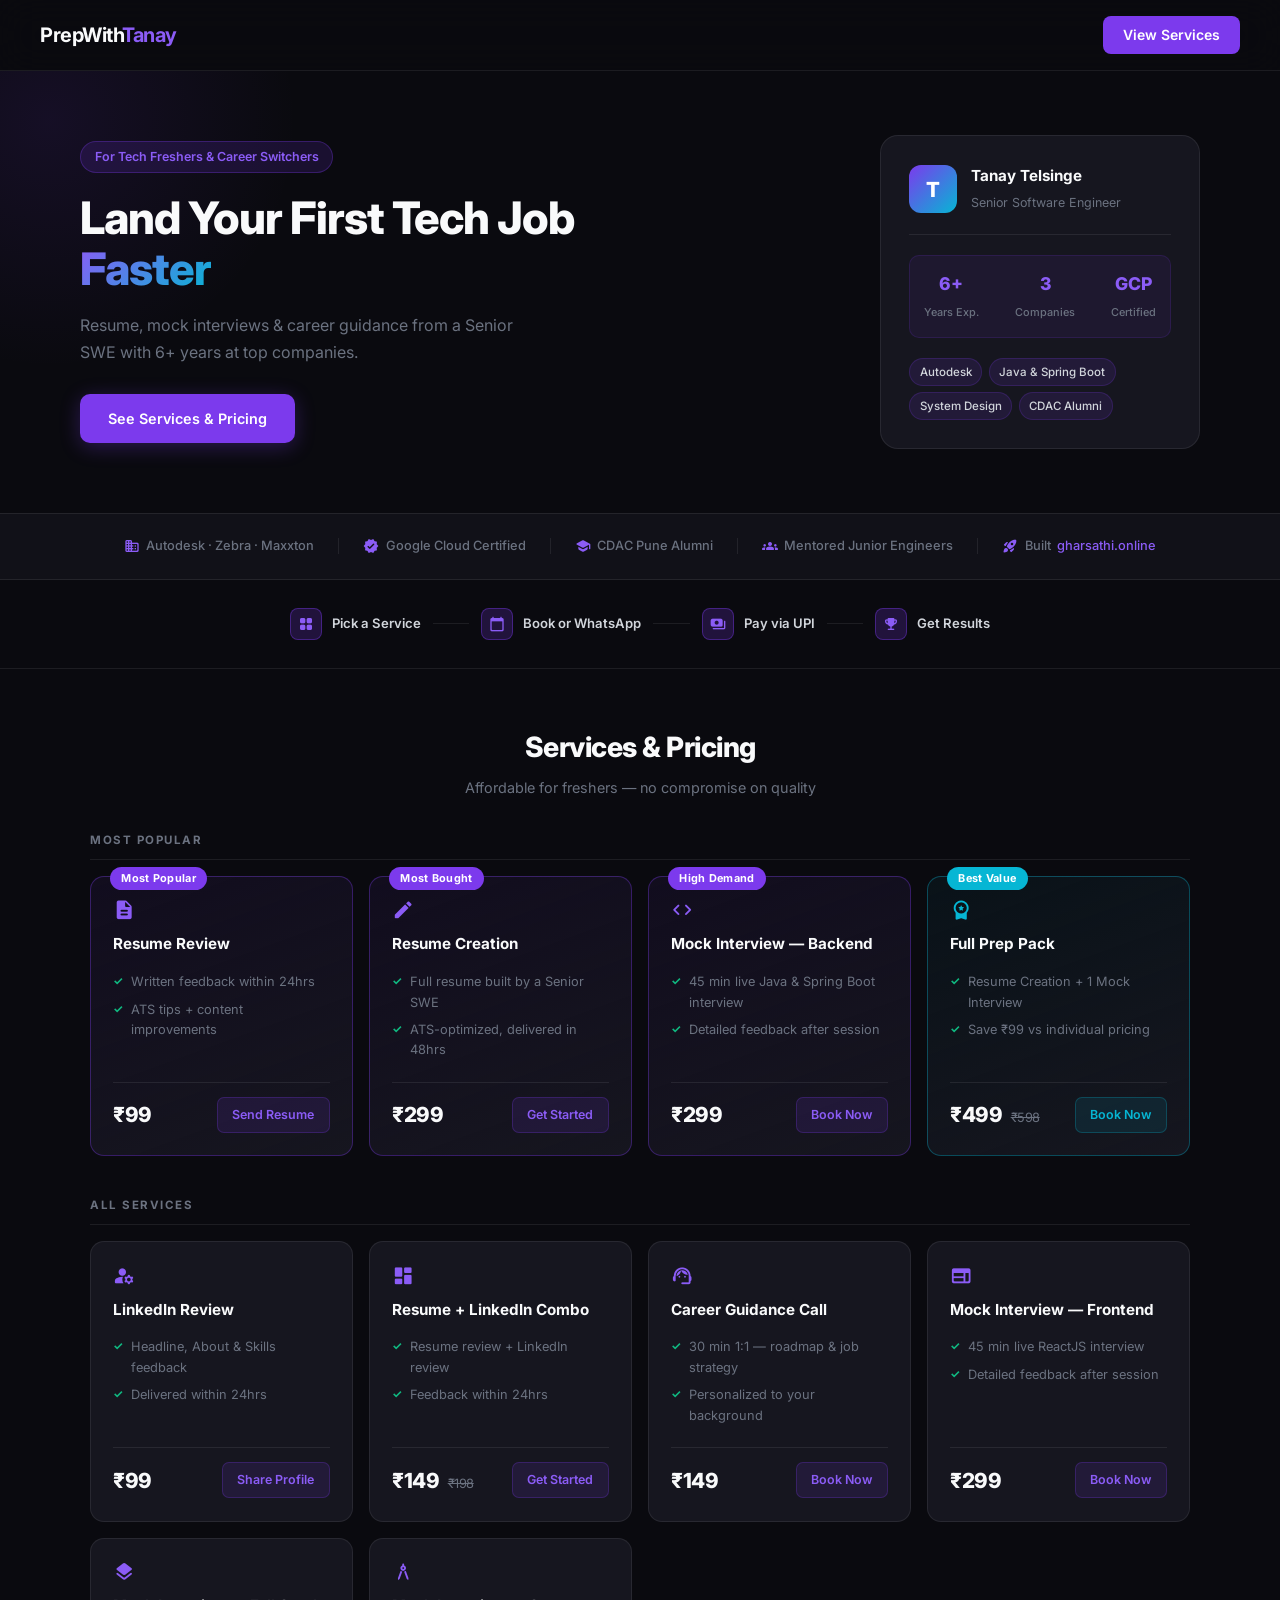
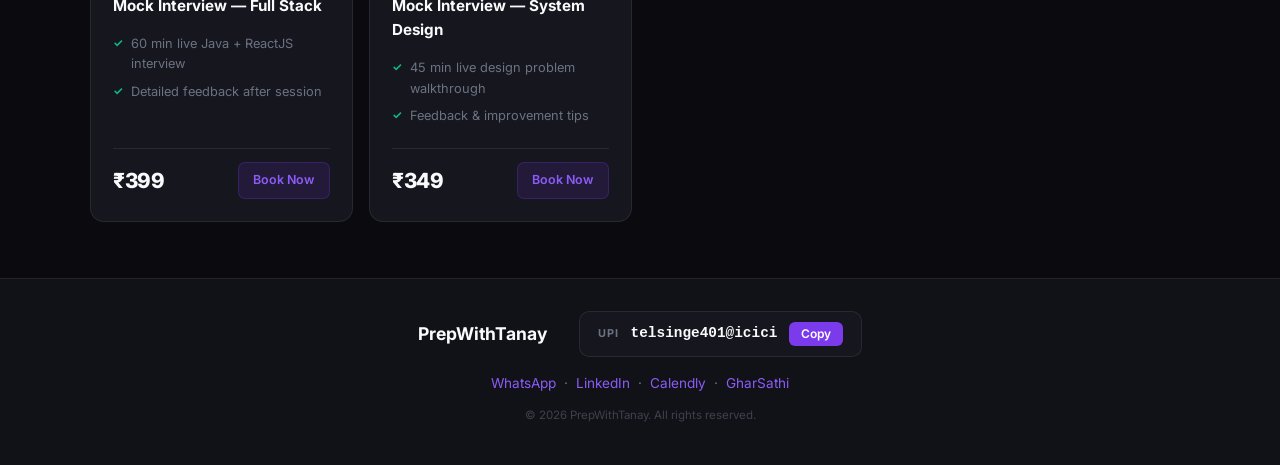
==== commit 2eeb68b7: "Add Material Icons to service cards, steps and credibility strip" ====
--- a/index.html
+++ b/index.html
@@ -5,6 +5,7 @@
   <meta name="viewport" content="width=device-width, initial-scale=1.0" />
   <title>PrepWithTanay — Career Prep for Tech Freshers</title>
   <link rel="stylesheet" href="styles.css" />
+  <link href="https://fonts.googleapis.com/icon?family=Material+Icons+Round" rel="stylesheet" />
 </head>
 <body>
 
@@ -46,27 +47,27 @@
 
   <!-- CREDIBILITY STRIP -->
   <section class="cred-strip">
-    <div class="cred-item">Autodesk · Zebra · Maxxton</div>
-    <div class="cred-divider"></div>
-    <div class="cred-item">Google Cloud Certified</div>
-    <div class="cred-divider"></div>
-    <div class="cred-item">CDAC Pune Alumni</div>
-    <div class="cred-divider"></div>
-    <div class="cred-item">Mentored Junior Engineers</div>
-    <div class="cred-divider"></div>
-    <div class="cred-item">Built <a href="https://gharsathi.online" target="_blank">gharsathi.online</a></div>
+    <div class="cred-item"><span class="material-icons-round">business</span>Autodesk · Zebra · Maxxton</div>
+    <div class="cred-divider"></div>
+    <div class="cred-item"><span class="material-icons-round">verified</span>Google Cloud Certified</div>
+    <div class="cred-divider"></div>
+    <div class="cred-item"><span class="material-icons-round">school</span>CDAC Pune Alumni</div>
+    <div class="cred-divider"></div>
+    <div class="cred-item"><span class="material-icons-round">groups</span>Mentored Junior Engineers</div>
+    <div class="cred-divider"></div>
+    <div class="cred-item"><span class="material-icons-round">rocket_launch</span>Built <a href="https://gharsathi.online" target="_blank">gharsathi.online</a></div>
   </section>
 
   <!-- HOW IT WORKS -->
   <section class="how-it-works">
     <div class="steps">
-      <div class="step"><div class="step-num">1</div><h3>Pick a Service</h3></div>
+      <div class="step"><div class="step-num"><span class="material-icons-round">grid_view</span></div><h3>Pick a Service</h3></div>
       <div class="step-connector"></div>
-      <div class="step"><div class="step-num">2</div><h3>Book or WhatsApp</h3></div>
+      <div class="step"><div class="step-num"><span class="material-icons-round">calendar_today</span></div><h3>Book or WhatsApp</h3></div>
       <div class="step-connector"></div>
-      <div class="step"><div class="step-num">3</div><h3>Pay via UPI</h3></div>
+      <div class="step"><div class="step-num"><span class="material-icons-round">payments</span></div><h3>Pay via UPI</h3></div>
       <div class="step-connector"></div>
-      <div class="step"><div class="step-num">4</div><h3>Get Results</h3></div>
+      <div class="step"><div class="step-num"><span class="material-icons-round">emoji_events</span></div><h3>Get Results</h3></div>
     </div>
   </section>
 
@@ -83,6 +84,7 @@
 
       <div class="service-card popular">
         <div class="popular-badge">Most Popular</div>
+        <span class="material-icons-round svc-icon">description</span>
         <h3>Resume Review</h3>
         <ul>
           <li>Written feedback within 24hrs</li>
@@ -96,6 +98,7 @@
 
       <div class="service-card popular">
         <div class="popular-badge">Most Bought</div>
+        <span class="material-icons-round svc-icon">edit_document</span>
         <h3>Resume Creation</h3>
         <ul>
           <li>Full resume built by a Senior SWE</li>
@@ -109,6 +112,7 @@
 
       <div class="service-card popular">
         <div class="popular-badge">High Demand</div>
+        <span class="material-icons-round svc-icon">code</span>
         <h3>Mock Interview — Backend</h3>
         <ul>
           <li>45 min live Java & Spring Boot interview</li>
@@ -122,6 +126,7 @@
 
       <div class="service-card featured">
         <div class="featured-badge">Best Value</div>
+        <span class="material-icons-round svc-icon">workspace_premium</span>
         <h3>Full Prep Pack</h3>
         <ul>
           <li>Resume Creation + 1 Mock Interview</li>
@@ -140,6 +145,7 @@
     <div class="services-grid">
 
       <div class="service-card">
+        <span class="material-icons-round svc-icon">manage_accounts</span>
         <h3>LinkedIn Review</h3>
         <ul>
           <li>Headline, About & Skills feedback</li>
@@ -152,6 +158,7 @@
       </div>
 
       <div class="service-card">
+        <span class="material-icons-round svc-icon">dashboard</span>
         <h3>Resume + LinkedIn Combo</h3>
         <ul>
           <li>Resume review + LinkedIn review</li>
@@ -164,6 +171,7 @@
       </div>
 
       <div class="service-card">
+        <span class="material-icons-round svc-icon">support_agent</span>
         <h3>Career Guidance Call</h3>
         <ul>
           <li>30 min 1:1 — roadmap & job strategy</li>
@@ -176,6 +184,7 @@
       </div>
 
       <div class="service-card">
+        <span class="material-icons-round svc-icon">web</span>
         <h3>Mock Interview — Frontend</h3>
         <ul>
           <li>45 min live ReactJS interview</li>
@@ -188,6 +197,7 @@
       </div>
 
       <div class="service-card">
+        <span class="material-icons-round svc-icon">layers</span>
         <h3>Mock Interview — Full Stack</h3>
         <ul>
           <li>60 min live Java + ReactJS interview</li>
@@ -200,6 +210,7 @@
       </div>
 
       <div class="service-card">
+        <span class="material-icons-round svc-icon">architecture</span>
         <h3>Mock Interview — System Design</h3>
         <ul>
           <li>45 min live design problem walkthrough</li>
--- a/styles.css
+++ b/styles.css
@@ -222,6 +222,9 @@
 }
 
 .cred-item {
+  display: flex;
+  align-items: center;
+  gap: 0.4rem;
   font-size: 0.8rem;
   color: var(--text-muted);
   font-weight: 500;
@@ -229,6 +232,8 @@
   white-space: nowrap;
 }
 
+.cred-item .material-icons-round { font-size: 1rem !important; color: var(--primary-light); }
+
 .cred-item a {
   color: var(--primary-light);
   text-decoration: none;
@@ -265,18 +270,18 @@
 }
 
 .step-num {
-  width: 28px; height: 28px;
+  width: 32px; height: 32px;
   background: rgba(124, 58, 237, 0.2);
   border: 1px solid rgba(124, 58, 237, 0.4);
   border-radius: 8px;
   display: flex;
   align-items: center;
   justify-content: center;
-  font-size: 0.75rem;
-  font-weight: 800;
   color: var(--primary-light);
   flex-shrink: 0;
 }
+
+.step-num .material-icons-round { font-size: 1rem !important; }
 
 .step h3 {
   font-size: 0.82rem;
@@ -378,6 +383,15 @@
 .popular-badge { background: var(--primary); color: white; }
 .featured-badge { background: var(--accent); color: white; }
 
+.svc-icon {
+  font-size: 1.4rem !important;
+  color: var(--primary-light);
+  margin-bottom: 0.65rem;
+  display: block;
+}
+
+.service-card.featured .svc-icon { color: var(--accent); }
+
 .service-card h3 {
   font-size: 0.95rem;
   font-weight: 700;
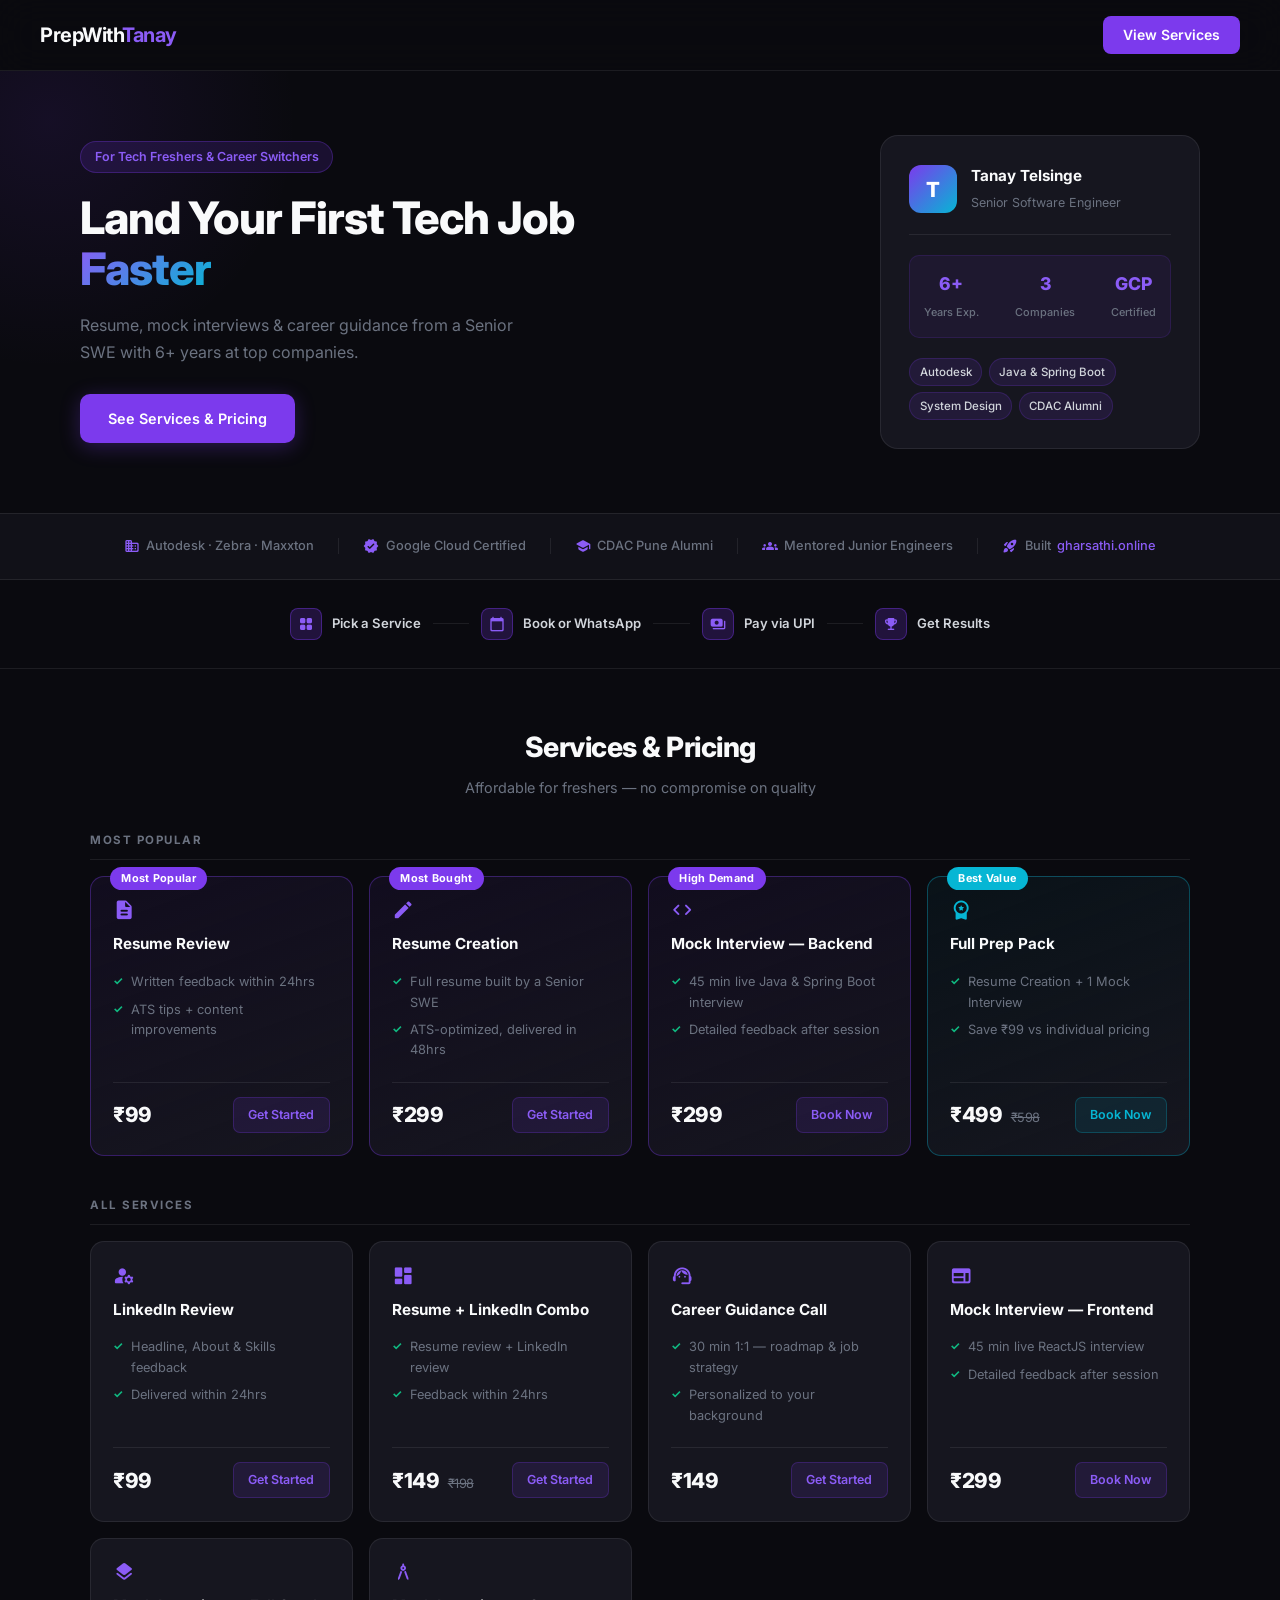
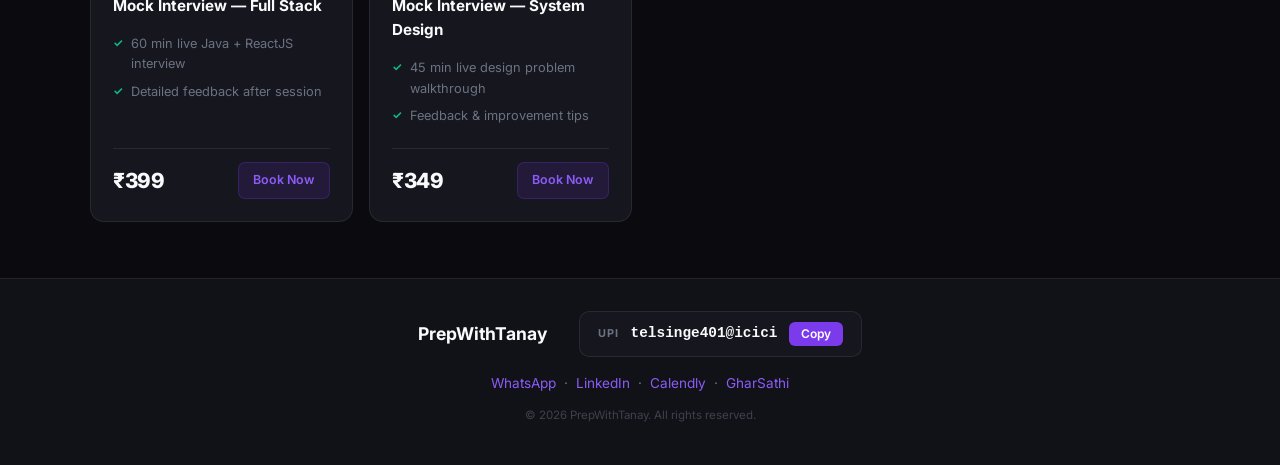
==== commit 20572823: "Add pre-session forms with WhatsApp submission for all services" ====
--- a/index.html
+++ b/index.html
@@ -92,7 +92,7 @@
         </ul>
         <div class="service-footer">
           <div class="price">₹99</div>
-          <a href="https://wa.me/918208523051?text=Hi%20Tanay%2C%20I%20want%20Resume%20Review%20(₹99)" class="btn-book">Send Resume</a>
+          <a href="forms.html#resume" class="btn-book">Get Started</a>
         </div>
       </div>
 
@@ -106,7 +106,7 @@
         </ul>
         <div class="service-footer">
           <div class="price">₹299</div>
-          <a href="https://wa.me/918208523051?text=Hi%20Tanay%2C%20I%20want%20Resume%20Creation%20(₹299)" class="btn-book">Get Started</a>
+          <a href="forms.html#resume" class="btn-book">Get Started</a>
         </div>
       </div>
 
@@ -153,7 +153,7 @@
         </ul>
         <div class="service-footer">
           <div class="price">₹99</div>
-          <a href="https://wa.me/918208523051?text=Hi%20Tanay%2C%20I%20want%20LinkedIn%20Review%20(₹99)" class="btn-book">Share Profile</a>
+          <a href="forms.html#linkedin" class="btn-book">Get Started</a>
         </div>
       </div>
 
@@ -166,7 +166,7 @@
         </ul>
         <div class="service-footer">
           <div class="price">₹149 <span class="original">₹198</span></div>
-          <a href="https://wa.me/918208523051?text=Hi%20Tanay%2C%20I%20want%20Resume%20%2B%20LinkedIn%20Combo%20(₹149)" class="btn-book">Get Started</a>
+          <a href="forms.html#linkedin" class="btn-book">Get Started</a>
         </div>
       </div>
 
@@ -179,7 +179,7 @@
         </ul>
         <div class="service-footer">
           <div class="price">₹149</div>
-          <a href="https://calendly.com/tanaytelsinge" target="_blank" class="btn-book">Book Now</a>
+          <a href="forms.html#guidance" class="btn-book">Get Started</a>
         </div>
       </div>
 
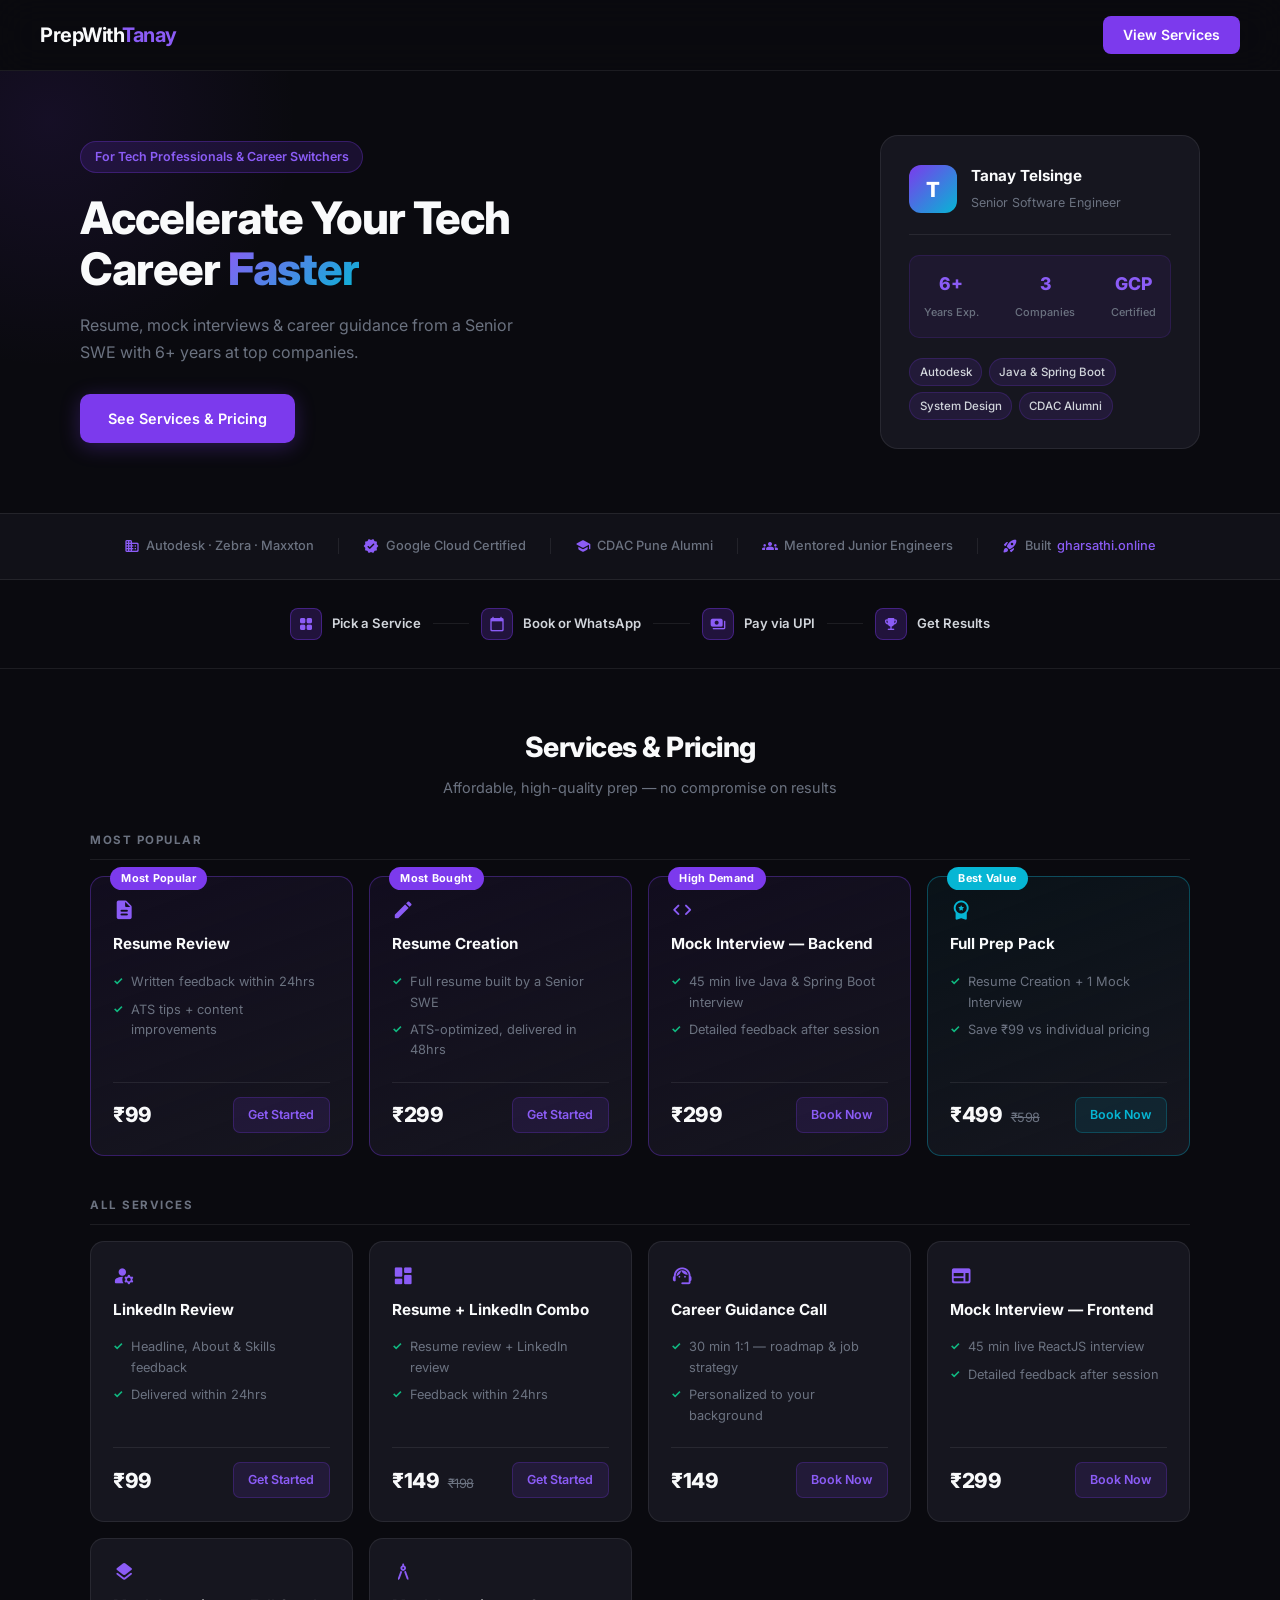
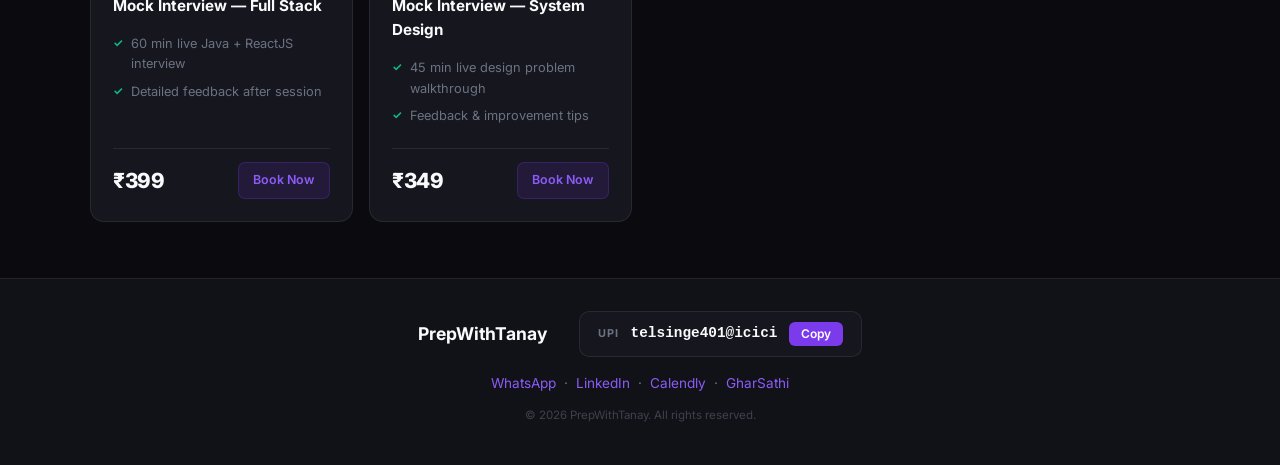
==== commit d79ad1eb: "Broaden target audience from freshers to all tech professionals Updated hero badge, headline, page t" ====
--- a/index.html
+++ b/index.html
@@ -3,7 +3,7 @@
 <head>
   <meta charset="UTF-8" />
   <meta name="viewport" content="width=device-width, initial-scale=1.0" />
-  <title>PrepWithTanay — Career Prep for Tech Freshers</title>
+  <title>PrepWithTanay — Career Prep for Tech Professionals</title>
   <link rel="stylesheet" href="styles.css" />
   <link href="https://fonts.googleapis.com/icon?family=Material+Icons+Round" rel="stylesheet" />
 </head>
@@ -18,8 +18,8 @@
   <!-- HERO -->
   <section class="hero">
     <div class="hero-content">
-      <span class="badge">For Tech Freshers & Career Switchers</span>
-      <h1>Land Your First Tech Job <span class="highlight">Faster</span></h1>
+      <span class="badge">For Tech Professionals & Career Switchers</span>
+      <h1>Accelerate Your Tech Career <span class="highlight">Faster</span></h1>
       <p>Resume, mock interviews & career guidance from a Senior SWE with 6+ years at top companies.</p>
       <a href="#services" class="btn-primary">See Services & Pricing</a>
     </div>
@@ -75,7 +75,7 @@
   <section class="services" id="services">
     <div class="section-header">
       <h2>Services & Pricing</h2>
-      <p>Affordable for freshers — no compromise on quality</p>
+      <p>Affordable, high-quality prep — no compromise on results</p>
     </div>
 
     <!-- TOP PICKS -->
@@ -179,7 +179,7 @@
         </ul>
         <div class="service-footer">
           <div class="price">₹149</div>
-          <a href="forms.html#guidance" class="btn-book">Get Started</a>
+          <a href="https://calendly.com/tanaytelsinge" target="_blank" class="btn-book">Book Now</a>
         </div>
       </div>
 
